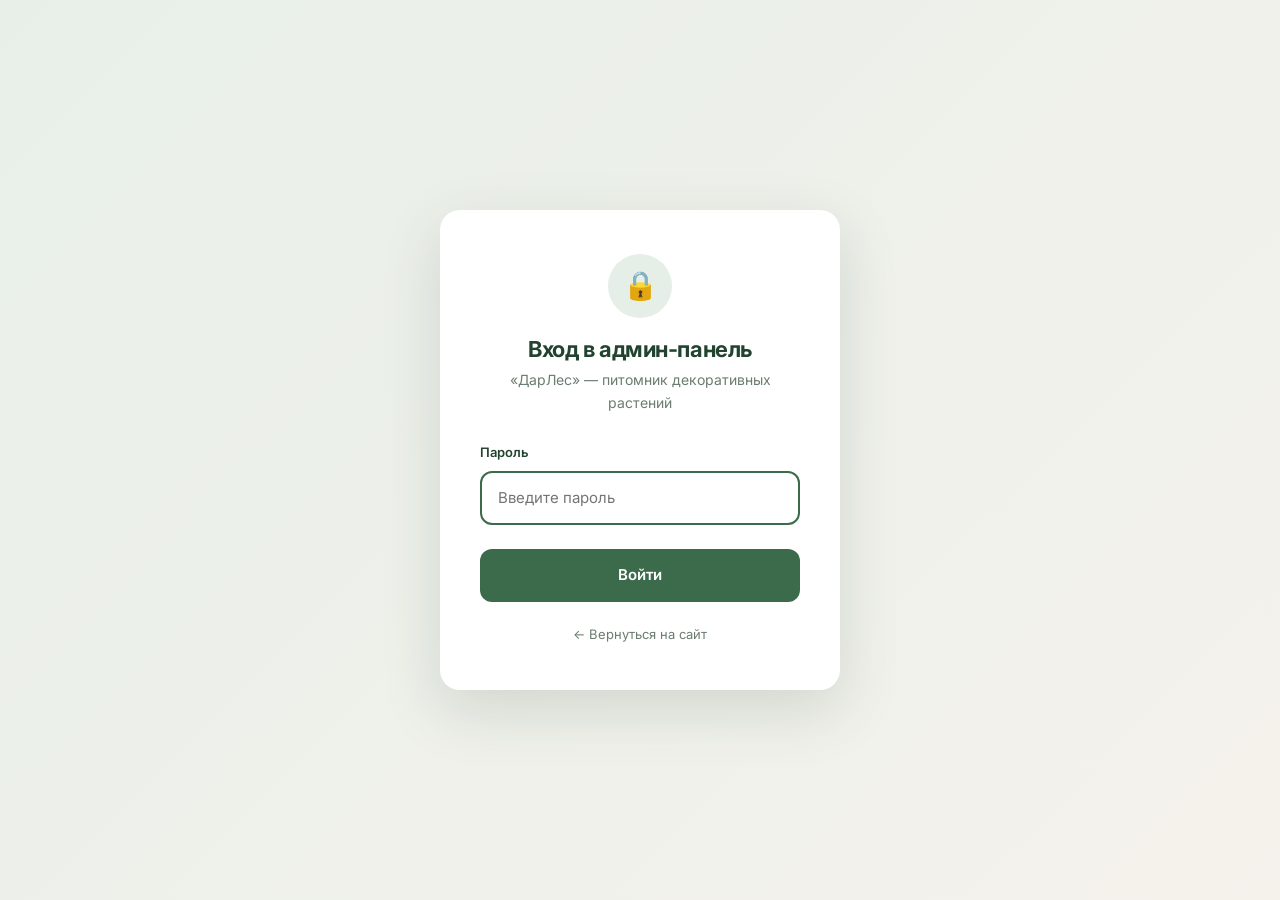
==== admin.html @ af45e3b4 "Защита админ-панели паролем - Добавлена авторизация с SHA-256 хешем и солью (js/admin-auth.js) - Сод" ====
<!DOCTYPE html>
<html lang="ru">
<head>
<meta charset="UTF-8">
<meta name="viewport" content="width=device-width, initial-scale=1">
<title>Вход — админ-панель «ДарЛес»</title>
<meta name="robots" content="noindex,nofollow">
<meta name="googlebot" content="noindex,nofollow">
<link rel="icon" href="images/site/6.jpg">
<link href="https://fonts.googleapis.com/css2?family=Inter:wght@400;500;600;700&display=swap" rel="stylesheet">
<link rel="stylesheet" href="css/style.css">
<link rel="stylesheet" href="css/admin.css">
<script src="js/admin-auth.js"></script>
</head>
<body>
<script>
  function bootAdminPanel() {
    // Загружаем HTML админки и скрипты — только после успешного входа
    document.title = "Админ-панель — питомник «ДарЛес»";

    function loadScript(src) {
      return new Promise((res, rej) => {
        const s = document.createElement("script");
        s.src = src; s.onload = res; s.onerror = () => rej(new Error("Не удалось загрузить " + src));
        document.body.appendChild(s);
      });
    }

    (async () => {
      try {
        const resp = await fetch("js/_panel.inc", { cache: "no-store" });
        if (!resp.ok) throw new Error("Не удалось загрузить панель");
        document.body.innerHTML = await resp.text();
        // Скрываем служебный div пока не инициализируем
        const app = document.getElementById("admin-app");
        if (app) app.style.display = "";

        await loadScript("js/products.js");
        await loadScript("js/site.js");
        await loadScript("js/photo-editor.js");
        await loadScript("js/admin.js");
        renderHeader("admin");
        renderFooter();
        document.getElementById("btnLogout").addEventListener("click", () => {
          if (confirm("Выйти из админ-панели?")) ADMIN_AUTH.logout();
        });
      } catch (e) {
        document.body.innerHTML =
          '<div style="padding:40px;text-align:center;font-family:sans-serif;color:#b3261e">' +
          'Ошибка загрузки панели: ' + String(e.message) + '<br><br>' +
          '<a href="index.html" style="color:#3c6b4c">← На главную</a></div>';
      }
    })();
  }

  ADMIN_AUTH.requireAuth(bootAdminPanel);
</script>
</body>
</html>
---- css/style.css ----
:root{
  --green:#22432f;
  --green-soft:#3c6b4c;
  --gray:#6b7280;
  --gray-light:#f4f6f4;
  --line:#e5e7eb;
  --black:#111111;
  --white:#ffffff;
  --radius:14px;
  --wrap:1200px;
}
*{box-sizing:border-box;margin:0;padding:0}
html{scroll-behavior:smooth}
body{
  font-family:"Inter","Helvetica Neue",Arial,"Segoe UI",sans-serif;
  color:var(--black);background:var(--white);line-height:1.65;
  -webkit-font-smoothing:antialiased;
}
img{max-width:100%;display:block}
a{color:inherit;text-decoration:none}
.wrap{max-width:var(--wrap);margin:0 auto;padding:0 24px}
.section{padding:88px 0}
.section--gray{background:var(--gray-light)}
h1,h2,h3{line-height:1.2;font-weight:700;letter-spacing:-.02em}
h2{font-size:clamp(28px,4vw,44px);color:var(--green)}
h3{font-size:20px}
.lead{font-size:clamp(17px,2vw,21px);color:var(--gray);max-width:900px;margin-top:18px}
.center{text-align:center}
.center .lead{margin-left:auto;margin-right:auto}

/* ---------- TOP BAR ---------- */
.topbar{position:sticky;top:0;z-index:60;background:#fff;border-bottom:1px solid var(--line)}
.topbar__in{display:flex;align-items:center;justify-content:space-between;gap:16px;height:64px}
.topbar__logo{display:flex;align-items:center;gap:10px}
.topbar__logo img{height:44px;width:auto}
.topbar__logo span{font-weight:700;color:var(--green);letter-spacing:.02em}
.topbar__nav{display:flex;align-items:center;gap:22px;font-size:15px;color:var(--gray)}
.topbar__nav a:hover{color:var(--green)}
.topbar__contacts{display:flex;align-items:center;gap:18px;font-size:15px}
.phones{position:relative}
.phones__btn{display:flex;align-items:center;gap:8px;background:none;border:0;font:inherit;color:var(--black);cursor:pointer;padding:6px 0}
.phones__btn svg{width:16px;height:16px;fill:var(--green)}
.phones__list{position:absolute;right:0;top:100%;background:#fff;border:1px solid var(--line);border-radius:12px;
  box-shadow:0 12px 30px rgba(0,0,0,.09);padding:8px;min-width:210px;display:none}
.phones.open .phones__list{display:block}
.phones__list a{display:block;padding:9px 12px;border-radius:8px;white-space:nowrap}
.phones__list a:hover{background:var(--gray-light);color:var(--green)}
.mail{color:var(--gray)}
.mail:hover{color:var(--green)}
.burger{display:none;background:none;border:0;padding:6px;cursor:pointer;color:var(--green)}
.burger svg{width:26px;height:26px;fill:currentColor}
.drawer{position:fixed;inset:64px 0 auto 0;background:#fff;border-bottom:1px solid var(--line);
  box-shadow:0 18px 30px rgba(0,0,0,.08);padding:18px 24px 26px;display:none;z-index:55}
.drawer.open{display:block}
.drawer a{display:block;padding:12px 0;border-bottom:1px solid var(--line);color:var(--black)}
.drawer a:last-child{border-bottom:0}

/* ---------- HERO ---------- */
.hero{position:relative;height:min(84vh,760px);display:flex;align-items:center;justify-content:center;overflow:hidden}
.hero__bg{position:absolute;inset:0;background-size:cover;background-position:center}
.hero__bg::after{content:"";position:absolute;inset:0;background:rgba(0,0,0,.3)}
.hero__logo{position:relative;width:33.333%;min-width:230px;max-width:460px;filter:drop-shadow(0 6px 24px rgba(0,0,0,.35))}
.hero__scroll{position:absolute;bottom:26px;left:50%;transform:translateX(-50%);color:#fff;opacity:.85;font-size:13px;letter-spacing:.18em;text-transform:uppercase}

/* ---------- ABOUT ---------- */
.about__grid{display:grid;grid-template-columns:1fr 1fr;gap:56px;align-items:start;margin-top:48px}
.about__photo img{border-radius:var(--radius);width:100%;height:100%;object-fit:cover;min-height:380px}
.about__text p{margin-bottom:16px;color:var(--gray)}
.about__text strong{color:var(--black)}
.stats{display:grid;grid-template-columns:repeat(3,1fr);gap:20px;margin-top:44px}
.stat{border:1px solid var(--line);border-radius:var(--radius);padding:26px 22px;background:#fff}
.stat__num{font-size:34px;font-weight:700;color:var(--green)}
.stat__label{color:var(--gray);font-size:15px;margin-top:6px}
.facts{display:grid;grid-template-columns:repeat(2,1fr);gap:24px;margin-top:40px}
.fact{border:1px solid var(--line);border-radius:var(--radius);padding:28px;background:#fff}
.fact__ico{width:44px;height:44px;border-radius:50%;background:var(--gray-light);display:flex;align-items:center;justify-content:center;margin-bottom:14px}
.fact__ico svg{width:22px;height:22px;fill:var(--green)}
.fact p{color:var(--gray);margin-top:8px}
.kinds{margin-top:40px;display:grid;gap:14px}
.kind{display:flex;gap:16px;align-items:flex-start;padding:18px 22px;border-left:3px solid var(--green);background:var(--gray-light);border-radius:0 12px 12px 0}
.kind b{color:var(--green);display:block}
.kind span{color:var(--gray)}
.contact-card{margin-top:44px;background:var(--green);color:#fff;border-radius:var(--radius);padding:36px;display:grid;grid-template-columns:repeat(3,1fr);gap:28px}
.contact-card h3{font-size:16px;text-transform:uppercase;letter-spacing:.12em;opacity:.75;font-weight:600;margin-bottom:10px}
.contact-card a{display:block;font-size:17px;padding:2px 0}
.contact-card a:hover{text-decoration:underline}

/* ---------- CAROUSELS ---------- */
.carousel{position:relative;border-radius:var(--radius);overflow:hidden}
.carousel__track{display:flex;transition:transform .7s cubic-bezier(.4,0,.2,1)}
.carousel__slide{min-width:100%}
.carousel__slide img{width:100%;height:min(58vw,560px);object-fit:cover}
.carousel__dots{position:absolute;bottom:18px;left:50%;transform:translateX(-50%);display:flex;gap:10px}
.dot{width:10px;height:10px;border-radius:50%;background:rgba(255,255,255,.55);border:0;cursor:pointer;padding:0}
.dot.active{background:#fff;width:26px;border-radius:5px}
.carousel__arrow{position:absolute;top:50%;transform:translateY(-50%);width:46px;height:46px;border-radius:50%;
  background:rgba(255,255,255,.85);border:0;cursor:pointer;font-size:20px;color:var(--green);display:flex;align-items:center;justify-content:center}
.carousel__arrow:hover{background:#fff}
.carousel__arrow--prev{left:16px}
.carousel__arrow--next{right:16px}

.row-carousel{position:relative;margin-top:36px;padding:0 4px}
.row-carousel .carousel__arrow{z-index:5;box-shadow:0 6px 18px rgba(0,0,0,.12);border:1px solid var(--line)}
.row-carousel .carousel__arrow--prev{left:-18px}
.row-carousel .carousel__arrow--next{right:-18px}
@media(max-width:1280px){
  .row-carousel .carousel__arrow--prev{left:6px}
  .row-carousel .carousel__arrow--next{right:6px}
}
.row-carousel__track{display:flex;gap:24px;overflow-x:auto;scroll-snap-type:x mandatory;scroll-behavior:smooth;padding-bottom:8px;scrollbar-width:none}
.row-carousel__track::-webkit-scrollbar{display:none}
.row-carousel__track > *{flex:0 0 clamp(240px,26%,300px);scroll-snap-align:start}

/* ---------- BUTTONS ---------- */
.btn{display:inline-flex;align-items:center;gap:10px;background:var(--green);color:#fff;border:1px solid var(--green);
  padding:16px 42px;border-radius:999px;font-weight:600;letter-spacing:.06em;text-transform:uppercase;font-size:15px;transition:.2s}
.btn:hover{background:var(--green-soft);border-color:var(--green-soft)}
.btn--big{padding:20px 64px;font-size:17px}
.btn--ghost{background:transparent;color:var(--green)}
.btn--ghost:hover{background:var(--green);color:#fff}

/* ---------- PRODUCT CARD ---------- */
/* Фото товаров — на белом фоне, поэтому рамка вертикальная 3:4,
   а изображение вписывается целиком (contain) и никогда не обрезается */
.card{display:block;text-align:left;background:#fff;border:1px solid var(--line);border-radius:var(--radius);overflow:hidden;transition:.25s}
.card:hover{box-shadow:0 16px 40px rgba(17,17,17,.09);transform:translateY(-4px);border-color:#d7ded8}
.card__img{position:relative;aspect-ratio:3/4;overflow:hidden;background:#fff;border-bottom:1px solid var(--line)}
.card__img img{width:100%;height:100%;object-fit:contain;transition:transform .5s}
.card:hover .card__img img{transform:scale(1.05)}
.card__tag{position:absolute;top:12px;left:12px;background:rgba(255,255,255,.94);color:var(--green);font-size:12px;
  padding:5px 12px;border-radius:999px;letter-spacing:.06em;text-transform:uppercase;font-weight:600;
  box-shadow:0 2px 10px rgba(17,17,17,.12)}
.card__body{padding:18px 20px 22px}
.card__name{font-weight:600;font-size:17px}
.card__short{color:var(--gray);font-size:14px;margin-top:6px;min-height:20px}
.card__bottom{display:flex;align-items:center;justify-content:space-between;margin-top:14px}
.card__price{font-size:19px;font-weight:700;color:var(--green)}
.card__more{font-size:14px;color:var(--gray)}

/* ---------- CATEGORY CIRCLES ---------- */
.circles{display:flex;justify-content:center;gap:clamp(24px,6vw,90px);flex-wrap:wrap;margin-top:52px}
.circle{text-align:center}
.circle__img{width:clamp(150px,18vw,215px);height:clamp(150px,18vw,215px);border-radius:50%;overflow:hidden;
  border:4px solid #fff;box-shadow:0 0 0 2px var(--line);transition:.3s}
.circle:hover .circle__img{box-shadow:0 0 0 3px var(--green);transform:translateY(-6px)}
.circle__img img{width:100%;height:100%;object-fit:cover}
.circle__label{margin-top:16px;font-weight:600;font-size:18px;color:var(--green)}

/* ---------- CATALOG ---------- */
.page-head{padding:56px 0 24px;border-bottom:1px solid var(--line)}
.crumbs{color:var(--gray);font-size:14px;margin-bottom:12px}
.crumbs a:hover{color:var(--green)}
.tabs{display:flex;gap:16px;flex-wrap:wrap;justify-content:center;margin:40px 0 12px}
.tab{display:flex;align-items:center;gap:12px;background:#fff;border:1px solid var(--line);border-radius:999px;
  padding:8px 26px 8px 8px;cursor:pointer;font:inherit;font-weight:600;color:var(--gray);transition:.2s}
.tab img{width:46px;height:46px;border-radius:50%;object-fit:cover}
.tab:hover{border-color:var(--green-soft);color:var(--green)}
.tab.active{border-color:var(--green);color:var(--green);background:var(--gray-light)}
.toolbar{display:flex;gap:14px;justify-content:space-between;align-items:center;flex-wrap:wrap;margin:26px 0 10px}
.toolbar input,.toolbar select{font:inherit;padding:12px 16px;border:1px solid var(--line);border-radius:999px;color:var(--black);background:#fff}
.toolbar input{min-width:280px}
.toolbar .count{color:var(--gray);font-size:14px}
.grid{display:grid;grid-template-columns:repeat(auto-fill,minmax(250px,1fr));gap:24px;margin:34px 0 20px}
.empty{text-align:center;color:var(--gray);padding:70px 0}

/* ---------- PRODUCT PAGE ---------- */
.product{display:grid;grid-template-columns:1.1fr 1fr;gap:56px;padding:48px 0 20px}
.gallery__main{border-radius:var(--radius);overflow:hidden;border:1px solid var(--line);background:#fff}
.gallery__main img{width:100%;aspect-ratio:3/4;object-fit:contain}
.gallery__thumbs{display:flex;gap:12px;margin-top:12px;flex-wrap:wrap}
.gallery__thumbs img{width:72px;height:96px;object-fit:contain;background:#fff;border-radius:8px;border:2px solid transparent;cursor:pointer}
.gallery__thumbs img.active{border-color:var(--green)}
.product__cat{color:var(--gray);text-transform:uppercase;letter-spacing:.14em;font-size:13px}
.product__title{font-size:clamp(28px,3.4vw,40px);margin:10px 0 14px}
.product__price{font-size:32px;font-weight:700;color:var(--green)}
.product__note{color:var(--gray);font-size:14px;margin-top:6px}
.product__actions{display:flex;gap:14px;flex-wrap:wrap;margin:26px 0 8px}
.product__desc{padding:12px 0 80px;max-width:900px}
.product__desc h2{font-size:26px;margin-bottom:18px}
.product__desc p{color:var(--gray);margin-bottom:16px;font-size:17px}

/* ---------- FOOTER ---------- */
.footer{background:#141a16;color:#d8ded9;padding:64px 0 30px;margin-top:0}
.footer a{color:#d8ded9}
.footer__grid{display:grid;grid-template-columns:1.3fr 1fr 1fr;gap:40px}
.footer h4{color:#fff;font-size:14px;text-transform:uppercase;letter-spacing:.14em;margin-bottom:16px}
.footer p,.footer a{font-size:15px}
.footer__logo{height:64px;width:auto;margin-bottom:16px;opacity:.95}
.socials{display:flex;gap:12px;margin-top:18px}
.social{width:44px;height:44px;border-radius:50%;border:1px solid rgba(255,255,255,.35);display:flex;align-items:center;justify-content:center;transition:.2s}
.social svg{width:20px;height:20px;fill:#fff}
.social:hover{background:#fff;border-color:#fff}
.social:hover svg{fill:#141a16}
.footer__bottom{border-top:1px solid rgba(255,255,255,.12);margin-top:44px;padding-top:22px;display:flex;justify-content:space-between;gap:16px;flex-wrap:wrap;color:#98a29b;font-size:14px}

/* ---------- RESPONSIVE ---------- */
@media(max-width:900px){
  .burger{display:block}
  .about__grid,.product,.footer__grid{grid-template-columns:1fr}
  .facts,.contact-card{grid-template-columns:1fr}
  .stats{grid-template-columns:1fr;gap:12px}
  .topbar__nav{display:none}
  .mail{display:none}
  .section{padding:60px 0}
  .row-carousel__track > *{flex:0 0 78%}
}
@media(max-width:560px){
  .topbar__logo span{display:none}
  .btn--big{padding:16px 36px;font-size:15px}
  .toolbar input{min-width:100%}
}
---- css/admin.css ----
/* ===== АДМИН-ПАНЕЛЬ ===== */
.admin__status{display:flex;align-items:center;gap:14px;margin-top:20px}
.badge{display:inline-flex;align-items:center;gap:8px;padding:7px 16px;border-radius:999px;font-size:14px;font-weight:600}
.badge--gray{background:var(--gray-light);color:var(--gray)}
.badge--green{background:#e5efe8;color:var(--green)}
.badge--red{background:#fbe9e7;color:#b3261e}

.admin{padding:34px 0 70px}
.admin__grid{display:grid;grid-template-columns:1.6fr 1fr;gap:28px;align-items:start}
.admin__side{position:sticky;top:84px}
@media(max-width:960px){.admin__grid{grid-template-columns:1fr}.admin__side{position:static}}

.panel{background:#fff;border:1px solid var(--line);border-radius:var(--radius);padding:28px}
.panel h3{color:var(--green);margin-bottom:16px}
.panel--sticky{position:sticky;top:84px}
.muted{color:var(--gray)}
.small{font-size:13px}
.muted.small{font-size:13px}

.panel label{display:block;font-weight:600;font-size:14px;margin:14px 0}
.panel label .muted{font-weight:400}
.panel input[type=text],.panel input[type=password],.panel input[type=number],
.panel select,.panel textarea{
  width:100%;font:inherit;font-weight:400;padding:12px 14px;margin-top:7px;
  border:1px solid var(--line);border-radius:10px;color:var(--black);background:#fff}
.panel textarea{resize:vertical;line-height:1.6}
.panel input:focus,.panel select:focus,.panel textarea:focus{outline:2px solid var(--green-soft);outline-offset:1px;border-color:var(--green-soft)}
.field-row{display:grid;grid-template-columns:1fr;gap:0 18px}
@media(min-width:720px){.field-row{grid-template-columns:2fr 1fr 1fr}}
#settings .field-row{grid-template-columns:2fr 1fr}

.check{display:flex!important;align-items:center;gap:10px;font-size:14px;font-weight:500!important;margin:14px 0 4px}
.check input{width:18px;height:18px;accent-color:var(--green)}

.btn--sm{padding:11px 26px!important;font-size:13px!important}
.btn-row{display:flex;gap:12px;flex-wrap:wrap;margin-top:22px}

/* --- дропзона --- */
.dropzone{border:2px dashed #c6d2c8;border-radius:var(--radius);background:var(--gray-light);
  padding:34px 20px;text-align:center;cursor:pointer;transition:.2s;margin-bottom:6px}
.dropzone:hover,.dropzone.dragover{border-color:var(--green);background:#eef4ef}
.dropzone__hint{display:grid;gap:6px;justify-items:center;font-size:15px;color:var(--gray)}
.dropzone__hint b{color:var(--green);font-size:17px}
.dropzone__ico{font-size:34px;line-height:1}
.dropzone__thumbs{display:flex;gap:12px;flex-wrap:wrap;justify-content:center;margin-top:16px}
.dropzone__thumbs:not(:empty)~.dropzone__hint{display:none}
.dz-thumb{position:relative;width:104px;height:138px;border-radius:10px;overflow:hidden;border:1px solid var(--line);background:#fff}
.dz-thumb img{width:100%;height:100%;object-fit:contain}
.dz-thumb--main::after{content:"Главное";position:absolute;left:0;right:0;bottom:0;background:rgba(34,67,47,.85);
  color:#fff;font-size:11px;font-weight:600;padding:3px 0;text-align:center;letter-spacing:.05em}
.dz-thumb__x{position:absolute;top:5px;right:5px;width:24px;height:24px;border-radius:50%;border:0;cursor:pointer;
  background:rgba(17,17,17,.65);color:#fff;font-size:13px;line-height:1;display:flex;align-items:center;justify-content:center}
.dz-thumb__x:hover{background:#b3261e}

/* --- лог публикации --- */
.publog{margin-top:20px;border:1px solid var(--line);border-radius:10px;padding:14px 18px;
  font-size:14px;line-height:1.9;background:var(--gray-light)}
.publog div::before{content:"→ ";color:var(--gray)}
.publog .ok::before{content:"✓ ";color:#2e7d32;font-weight:700}
.publog .err::before{content:"✗ ";color:#b3261e;font-weight:700}

/* --- предпросмотр --- */
#preview .card{max-width:320px;box-shadow:0 8px 24px rgba(17,17,17,.08);pointer-events:none}

/* --- таблица товаров --- */
.admin__table{display:grid;gap:10px;margin-top:8px}
.prow{display:grid;grid-template-columns:64px 1fr auto;gap:16px;align-items:center;
  border:1px solid var(--line);border-radius:12px;padding:10px 16px;background:#fff}
.prow img{width:48px;height:64px;object-fit:contain;border-radius:6px;background:#fff}
.prow__name{font-weight:600;font-size:15px}
.prow__meta{color:var(--gray);font-size:13px;margin-top:2px}
.prow__actions{display:flex;gap:8px;flex-wrap:wrap}
.prow__btn{border:1px solid var(--line);background:#fff;border-radius:999px;padding:7px 16px;
  font:inherit;font-size:13px;cursor:pointer;color:var(--gray)}
.prow__btn:hover{border-color:var(--green);color:var(--green)}
.prow__btn--danger:hover{border-color:#b3261e;color:#b3261e}
.tag-draft{display:inline-block;background:#fff4e0;color:#9a6700;font-size:11px;font-weight:700;
  border-radius:999px;padding:2px 10px;margin-left:8px;letter-spacing:.04em}
@media(max-width:640px){.prow{grid-template-columns:48px 1fr}.prow__actions{grid-column:1/-1}}

/* ===== ФОТОРЕДАКТОР ===== */
.dz-thumb__edit{position:absolute;top:5px;left:5px;width:24px;height:24px;border-radius:50%;border:0;cursor:pointer;
  background:rgba(255,255,255,.92);font-size:12px;line-height:1;display:flex;align-items:center;justify-content:center;
  box-shadow:0 1px 6px rgba(17,17,17,.25)}
.dz-thumb__edit:hover{background:#fff;transform:scale(1.1)}

.pe-overlay{position:fixed;inset:0;z-index:200;background:rgba(16,22,18,.6);backdrop-filter:blur(3px);
  display:none;align-items:center;justify-content:center;padding:18px}
.pe-overlay.open{display:flex}
.pe-dialog{background:#fff;border-radius:18px;width:min(860px,100%);max-height:94vh;overflow:auto;
  box-shadow:0 30px 80px rgba(0,0,0,.4)}
.pe-dialog__head{display:flex;align-items:center;justify-content:space-between;padding:16px 24px;
  border-bottom:1px solid var(--line)}
.pe-dialog__head h3{margin:0}
.pe-x{background:none;border:0;font-size:15px;cursor:pointer;color:var(--gray);padding:6px 10px;border-radius:8px}
.pe-x:hover{background:var(--gray-light);color:var(--black)}
.pe-body{display:grid;grid-template-columns:1fr 300px;gap:24px;padding:22px 24px}
@media(max-width:760px){.pe-body{grid-template-columns:1fr}}
.pe-canvas{width:100%;max-width:400px;aspect-ratio:3/4;border:1px solid var(--line);border-radius:12px;
  cursor:grab;touch-action:none;background:#fff;display:block;margin:0 auto}
.pe-canvas.dragging{cursor:grabbing}
.pe-note{text-align:center;color:var(--gray);font-size:12.5px;margin-top:12px;line-height:1.6}
.pe-sec{margin-bottom:22px}
.pe-sec h4{font-size:12.5px;text-transform:uppercase;letter-spacing:.09em;color:var(--gray);margin-bottom:12px;font-weight:700}
.pe-toggle{display:flex!important;align-items:center;gap:10px;font-size:14px;font-weight:600!important;margin:0 0 12px}
.pe-toggle input{width:18px;height:18px;accent-color:var(--green)}
.pe-swatches{display:grid;grid-template-columns:repeat(3,1fr);gap:8px;transition:.2s}
.pe-sw{border:2px solid var(--line);border-radius:10px;height:46px;cursor:pointer;position:relative;
  overflow:hidden;padding:0;background:#fff}
.pe-sw.active{border-color:var(--green);box-shadow:0 0 0 2px rgba(60,107,76,.28)}
.pe-sw span{position:absolute;bottom:0;left:0;right:0;background:rgba(255,255,255,.88);color:var(--black);
  font-size:10.5px;font-weight:600;padding:2px 0;text-align:center;cursor:pointer}
.pe-sw--custom input[type=color]{position:absolute;inset:-8px;width:calc(100% + 16px);height:calc(100% + 16px);
  border:0;padding:0;cursor:pointer;background:none}
.pe-lab{display:block;font-weight:600;font-size:13.5px;margin:16px 0 0}
.pe-select{width:100%;font:inherit;font-weight:400;padding:10px 12px;margin-top:7px;
  border:1px solid var(--line);border-radius:10px;background:#fff;color:var(--black)}
.pe-row{display:flex;align-items:center;gap:10px;margin:12px 0}
.pe-row label{flex:1;font-size:13.5px;color:var(--gray);font-weight:600}
.pe-row input[type=range]{flex:2;accent-color:var(--green)}
.pe-row output{font-size:12.5px;min-width:46px;text-align:right;color:var(--black);font-weight:600}
.pe-btns{display:flex;gap:10px;flex-wrap:wrap;margin-top:10px}
.pe-dialog__foot{display:flex;justify-content:flex-end;gap:12px;padding:16px 24px;border-top:1px solid var(--line)}
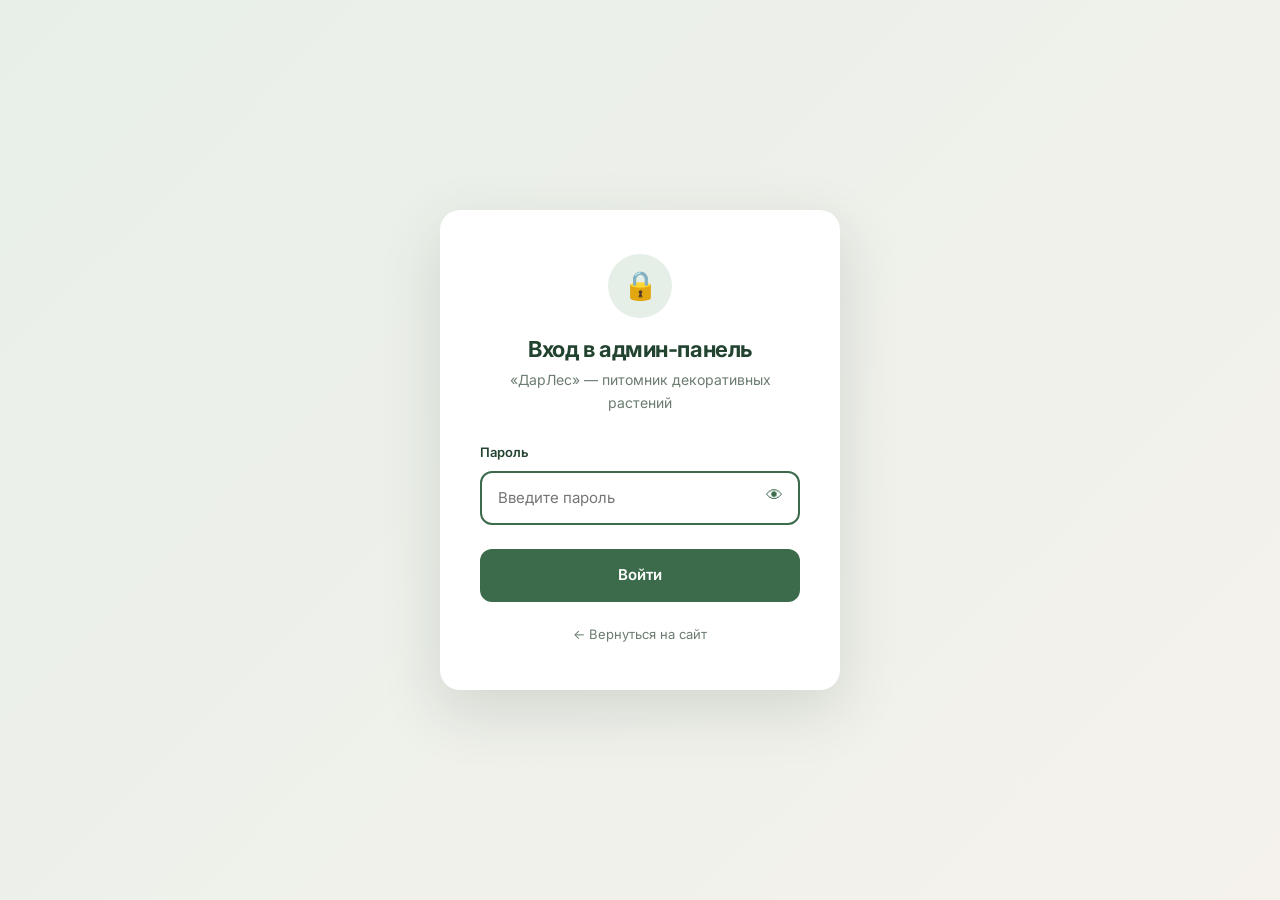
==== commit 71c574f2: "Admin: показ/скрытие пароля, офлайн-распознавание без API, поиск описания по фото Co-authored-by: ar" ====
--- a/admin.html
+++ b/admin.html
@@ -6,38 +6,52 @@
 <title>Вход — админ-панель «ДарЛес»</title>
 <meta name="robots" content="noindex,nofollow">
 <meta name="googlebot" content="noindex,nofollow">
+<!-- АНТИКЭШ: браузер и CDN должны каждый раз проверять новую версию -->
+<meta http-equiv="Cache-Control" content="no-cache, no-store, must-revalidate">
+<meta http-equiv="Pragma" content="no-cache">
+<meta http-equiv="Expires" content="0">
 <link rel="icon" href="images/site/6.jpg">
 <link href="https://fonts.googleapis.com/css2?family=Inter:wght@400;500;600;700&display=swap" rel="stylesheet">
-<link rel="stylesheet" href="css/style.css">
-<link rel="stylesheet" href="css/admin.css">
-<script src="js/admin-auth.js"></script>
+<link rel="stylesheet" href="css/style.css?v=6">
+<link rel="stylesheet" href="css/admin.css?v=6">
+<script>
+  // СРАЗУ до загрузки любых скриптов: если старая сессия не от этой версии — сбрасываем
+  try {
+    const s = JSON.parse(sessionStorage.getItem("darles_admin_session") || "null");
+    if (s && s.v !== 5) {
+      sessionStorage.removeItem("darles_admin_session");
+      localStorage.removeItem("darles_admin_attempts");
+    }
+  } catch(e) {}
+</script>
+<script src="js/admin-auth.js?v=6"></script>
 </head>
 <body>
 <script>
   function bootAdminPanel() {
-    // Загружаем HTML админки и скрипты — только после успешного входа
     document.title = "Админ-панель — питомник «ДарЛес»";
 
     function loadScript(src) {
       return new Promise((res, rej) => {
         const s = document.createElement("script");
-        s.src = src; s.onload = res; s.onerror = () => rej(new Error("Не удалось загрузить " + src));
+        s.src = src + "?v=6"; s.onload = res; s.onerror = () => rej(new Error("Не удалось загрузить " + src));
         document.body.appendChild(s);
       });
     }
 
     (async () => {
       try {
-        const resp = await fetch("js/_panel.inc", { cache: "no-store" });
+        // v4: файл переименован из js/_panel.inc — Jekyll (GitHub Pages)
+        // не публикует файлы с именем, начинающимся с "_", и отдавал 404.
+        const resp = await fetch("js/panel.inc?v=6", { cache: "no-store" });
         if (!resp.ok) throw new Error("Не удалось загрузить панель");
         document.body.innerHTML = await resp.text();
-        // Скрываем служебный div пока не инициализируем
-        const app = document.getElementById("admin-app");
-        if (app) app.style.display = "";
 
         await loadScript("js/products.js");
         await loadScript("js/site.js");
         await loadScript("js/photo-editor.js");
+        await loadScript("js/admin-ai.js");
+        await loadScript("js/plant-id.js");
         await loadScript("js/admin.js");
         renderHeader("admin");
         renderFooter();
--- a/css/style.css
+++ b/css/style.css
@@ -137,6 +137,13 @@
 .card__price{font-size:19px;font-weight:700;color:var(--green)}
 .card__more{font-size:14px;color:var(--gray)}
 
+/* ---------- «НЕТ В НАЛИЧИИ» (выключается в админ-панели) ---------- */
+.card__out{position:absolute;left:0;right:0;bottom:0;background:rgba(34,67,47,.92);color:#fff;
+  font-size:12px;font-weight:700;letter-spacing:.05em;text-transform:uppercase;text-align:center;padding:6px 0}
+.card--out .card__img img{filter:grayscale(.3);opacity:.7}
+.card--out .card__name{color:var(--gray)}
+.card__price--out{font-size:15px;font-weight:600;color:var(--gray)}
+
 /* ---------- CATEGORY CIRCLES ---------- */
 .circles{display:flex;justify-content:center;gap:clamp(24px,6vw,90px);flex-wrap:wrap;margin-top:52px}
 .circle{text-align:center}
@@ -160,6 +167,8 @@
 .toolbar input,.toolbar select{font:inherit;padding:12px 16px;border:1px solid var(--line);border-radius:999px;color:var(--black);background:#fff}
 .toolbar input{min-width:280px}
 .toolbar .count{color:var(--gray);font-size:14px}
+.toolbar__check{display:inline-flex;align-items:center;gap:8px;font-size:14px;color:var(--gray);white-space:nowrap;cursor:pointer}
+.toolbar__check input{width:18px;height:18px;accent-color:var(--green)}
 .grid{display:grid;grid-template-columns:repeat(auto-fill,minmax(250px,1fr));gap:24px;margin:34px 0 20px}
 .empty{text-align:center;color:var(--gray);padding:70px 0}
 
@@ -208,4 +217,35 @@
   .topbar__logo span{display:none}
   .btn--big{padding:16px 36px;font-size:15px}
   .toolbar input{min-width:100%}
-}
+  .wrap{padding:0 16px}
+
+  /* МОБИЛЬНЫЙ КАТАЛОГ — компактная «маркетплейс»-сетка: 3 колонки,
+     квадратное фото, название в 2 строки, цена. Подпись скрыта,
+     чтобы на экран помещалось сразу несколько рядов карточек. */
+  #grid{grid-template-columns:repeat(3,1fr);gap:12px 10px;margin:22px 0 12px}
+  #grid .card{border-radius:10px}
+  #grid .card__img{aspect-ratio:1/1;border-bottom:0}
+  #grid .card__img img{transition:none}
+  #grid .card__tag{display:none}
+  #grid .card__body{padding:8px 6px 10px}
+  #grid .card__name{font-size:12px;line-height:1.25;font-weight:600;
+    min-height:2.5em;display:-webkit-box;-webkit-line-clamp:2;
+    -webkit-box-orient:vertical;overflow:hidden}
+  #grid .card__short{display:none}
+  #grid .card__bottom{display:block;margin-top:6px}
+  #grid .card__price{font-size:13px;font-weight:700}
+  #grid .card__more{display:none}
+
+  /* Шапка каталога компактнее — больше карточек на первом экране */
+  .page-head--catalog{padding:30px 0 0}
+  .page-head--catalog h2{font-size:24px}
+  .page-head--catalog .lead{display:none}
+  .page-head--catalog .crumbs{margin-bottom:8px}
+  .page-head--catalog .tabs{margin:18px 0 4px;gap:10px;flex-wrap:nowrap;
+    justify-content:flex-start;overflow-x:auto;padding-bottom:6px;
+    scrollbar-width:none;-ms-overflow-style:none}
+  .page-head--catalog .tabs::-webkit-scrollbar{display:none}
+  .page-head--catalog .tab{padding:6px 16px 6px 6px;gap:8px;flex:0 0 auto;font-size:13px}
+  .page-head--catalog .tab img{width:32px;height:32px}
+  .toolbar{margin:12px 0 6px}
+}
--- a/css/admin.css
+++ b/css/admin.css
@@ -31,6 +31,13 @@
 
 .check{display:flex!important;align-items:center;gap:10px;font-size:14px;font-weight:500!important;margin:14px 0 4px}
 .check input{width:18px;height:18px;accent-color:var(--green)}
+
+/* --- показ/скрытие токена --- */
+.pass-wrap{position:relative}
+.pass-wrap input{padding-right:52px}
+.pass-eye{position:absolute;right:8px;top:7px;width:36px;height:36px;border:0;border-radius:50%;
+  background:transparent;cursor:pointer;font-size:17px;line-height:1;display:flex;align-items:center;justify-content:center}
+.pass-eye:hover{background:var(--gray-light)}
 
 .btn--sm{padding:11px 26px!important;font-size:13px!important}
 .btn-row{display:flex;gap:12px;flex-wrap:wrap;margin-top:22px}
@@ -121,3 +128,74 @@
 .pe-row output{font-size:12.5px;min-width:46px;text-align:right;color:var(--black);font-weight:600}
 .pe-btns{display:flex;gap:10px;flex-wrap:wrap;margin-top:10px}
 .pe-dialog__foot{display:flex;justify-content:flex-end;gap:12px;padding:16px 24px;border-top:1px solid var(--line)}
+
+/* ===== ИИ-ПОМОЩНИК ===== */
+.ai-row{display:flex;align-items:center;gap:12px;flex-wrap:wrap;margin:16px 0 4px}
+.btn--ai{background:#eef4ef;border:1px solid #cfe0d4;color:var(--green);padding:11px 22px;
+  border-radius:999px;font:inherit;font-size:13px;font-weight:600;cursor:pointer}
+.btn--ai:hover:not(:disabled){background:#e2ece4}
+.btn--ai:disabled{opacity:.6;cursor:progress}
+.ai-result{margin:12px 0 4px;border:1px solid #cfe0d4;background:#f4f9f5;border-radius:12px;padding:14px 18px}
+.ai-result__head{display:flex;align-items:center;justify-content:space-between;gap:12px;flex-wrap:wrap}
+.ai-result__head b{color:var(--green)}
+.ai-result__conf{font-size:13px;color:var(--gray)}
+.ai-result__actions{display:flex;gap:10px;flex-wrap:wrap;margin-top:12px}
+.offline-label{display:block;font-weight:600;font-size:14px;margin:10px 0}
+.offline-label select{width:100%;font:inherit;font-weight:400;padding:10px 14px;margin-top:7px;
+  border:1px solid var(--line);border-radius:10px;color:var(--black);background:#fff}
+
+/* ===== ТАБЛИЦА КАТАЛОГА ===== */
+.ptools{display:flex;gap:12px;flex-wrap:wrap;align-items:center;margin:4px 0 16px}
+.ptools input[type=search],.ptools select{font:inherit;padding:10px 14px;border:1px solid var(--line);
+  border-radius:10px;background:#fff;color:var(--black)}
+.ptools input[type=search]{flex:1 1 220px;min-width:170px}
+.ptools .check{margin:0!important}
+
+.ptable{width:100%;border-collapse:collapse;font-size:14px}
+.ptable th{text-align:left;font-size:11.5px;text-transform:uppercase;letter-spacing:.06em;color:var(--gray);
+  font-weight:700;padding:0 12px 10px;border-bottom:1px solid var(--line);white-space:nowrap}
+.ptable td{padding:10px 12px;border-bottom:1px solid #eef2ef;vertical-align:middle}
+.ptable tbody tr:hover{background:#f8fbf9}
+.ptable__row--out{background:#fffaf7}
+.ptable__row--out .ptable__name{color:#8a6a5c}
+.ptable__row--draft{background:#fffdf7}
+.ptable__img{width:46px;height:62px;object-fit:contain;background:#fff;border:1px solid var(--line);
+  border-radius:6px;display:block}
+.ptable__name{font-weight:600;font-size:14.5px}
+.ptable__meta{color:var(--gray);font-size:12.5px;margin-top:3px}
+.ptable__select,.ptable__price{font:inherit;padding:8px 10px;border:1px solid var(--line);border-radius:8px;
+  background:#fff;color:var(--black);width:100%}
+.ptable__price{max-width:130px}
+.ptable__select:focus,.ptable__price:focus{outline:2px solid var(--green-soft);outline-offset:1px;border-color:var(--green-soft)}
+.ptable__actions{display:flex;gap:8px;flex-wrap:wrap;justify-content:flex-end}
+.ptable__c-photo{width:74px}
+.ptable__c-cat{width:150px}
+.ptable__c-price{width:140px}
+.ptable__c-avail{width:130px}
+.ptable__c-act{width:260px}
+
+/* ===== ПЕРЕКЛЮЧАТЕЛЬ НАЛИЧИЯ ===== */
+.switch{display:inline-flex;align-items:center;gap:9px;cursor:pointer;user-select:none;font-size:13px;position:relative}
+.switch input{position:absolute;opacity:0;width:0;height:0}
+.switch__track{position:relative;width:44px;height:24px;border-radius:999px;background:#d7ded8;transition:.2s;flex:none}
+.switch__dot{position:absolute;top:3px;left:3px;width:18px;height:18px;border-radius:50%;background:#fff;
+  transition:.2s;box-shadow:0 1px 3px rgba(17,17,17,.25)}
+.switch input:checked + .switch__track{background:var(--green)}
+.switch input:checked + .switch__track .switch__dot{transform:translateX(20px)}
+.switch input:focus-visible + .switch__track{outline:2px solid var(--green-soft);outline-offset:2px}
+.switch__text{color:var(--gray);font-weight:600}
+.switch input:checked ~ .switch__text{color:var(--green)}
+
+/* ===== МОБИЛЬНАЯ ВЕРСИЯ ТАБЛИЦЫ ===== */
+@media(max-width:900px){
+  .ptable thead{display:none}
+  .ptable,.ptable tbody,.ptable tr,.ptable td{display:block;width:100%}
+  .ptable tr{border:1px solid var(--line);border-radius:12px;padding:12px 14px;margin-bottom:12px;background:#fff}
+  .ptable td{border:0;padding:8px 0;display:flex;align-items:center;justify-content:space-between;gap:14px}
+  .ptable td::before{content:attr(data-label);color:var(--gray);font-size:12.5px;font-weight:600;flex:none}
+  .ptable td > *{flex:0 1 auto;min-width:120px}
+  .ptable td[data-label="Название"]{display:block}
+  .ptable td[data-label="Название"] > div{min-width:0}
+  .ptable__actions{justify-content:flex-start}
+  .ptable__price{max-width:100%}
+}
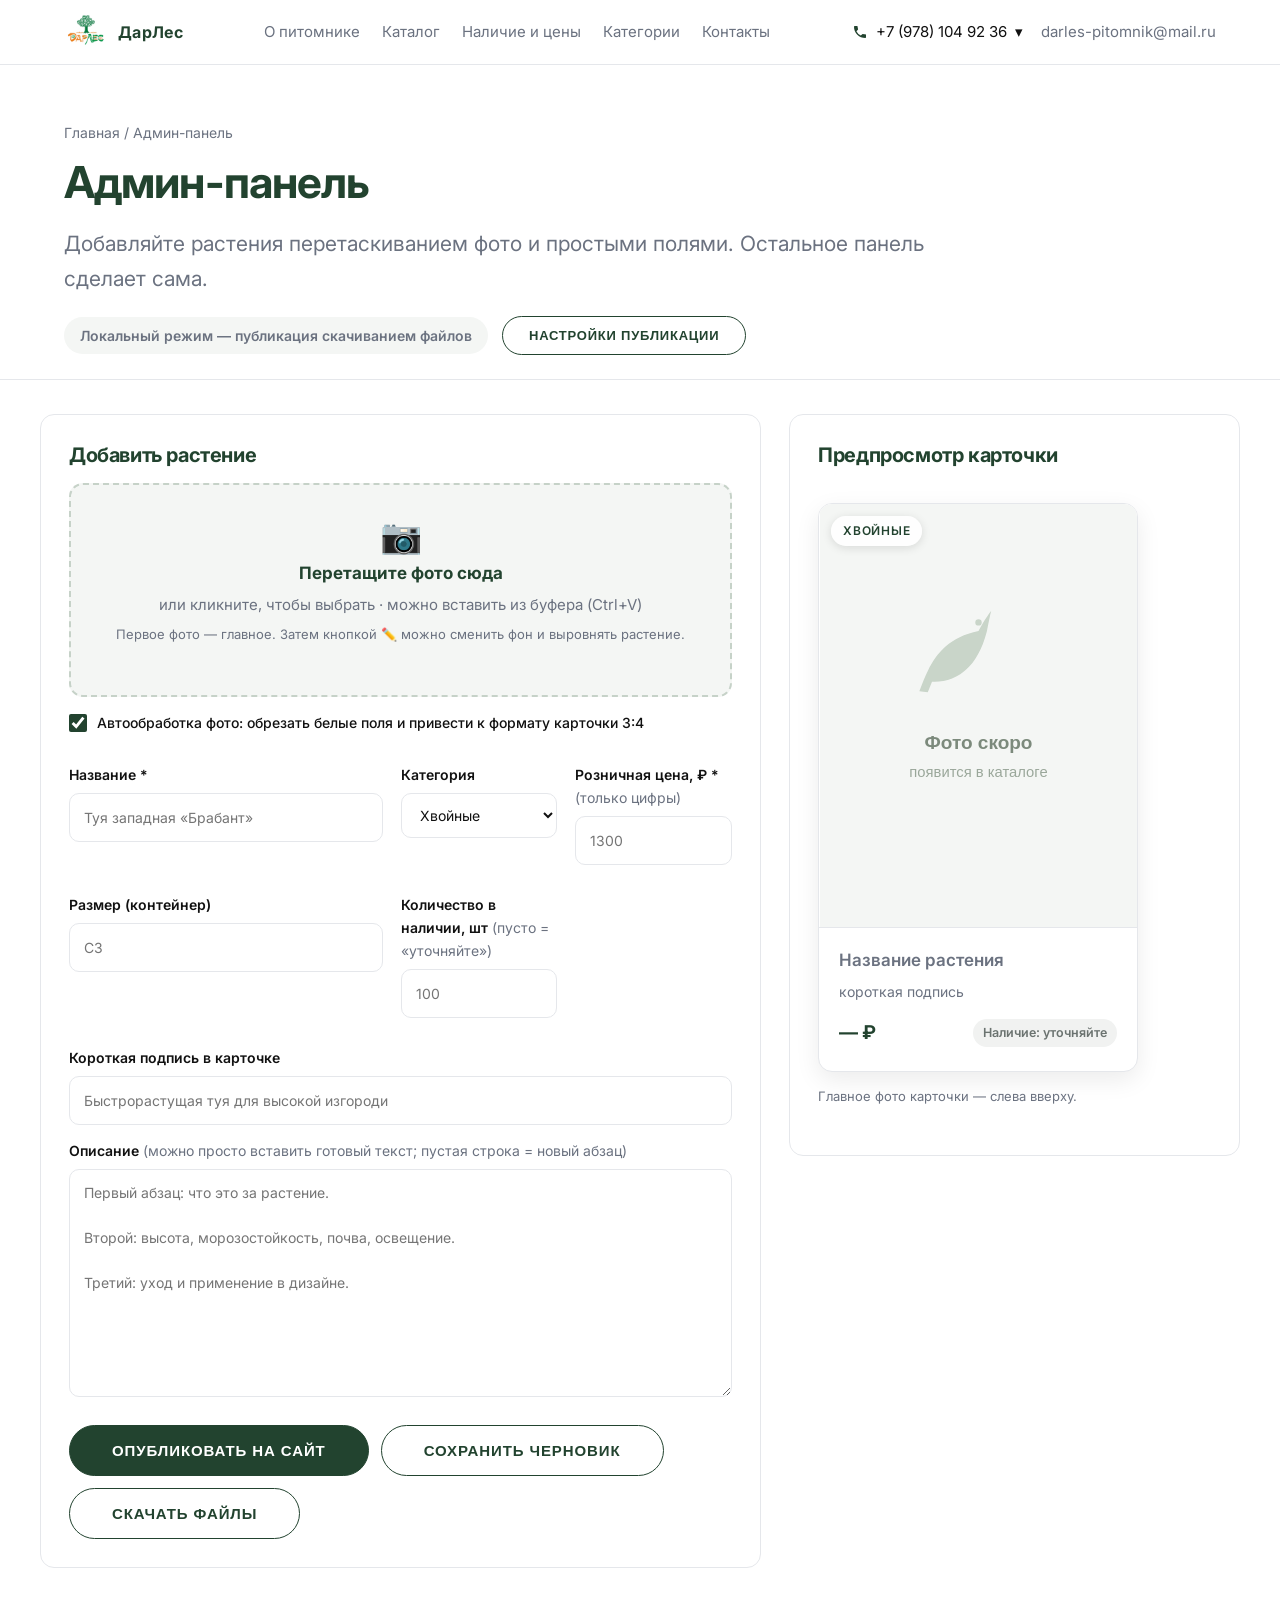
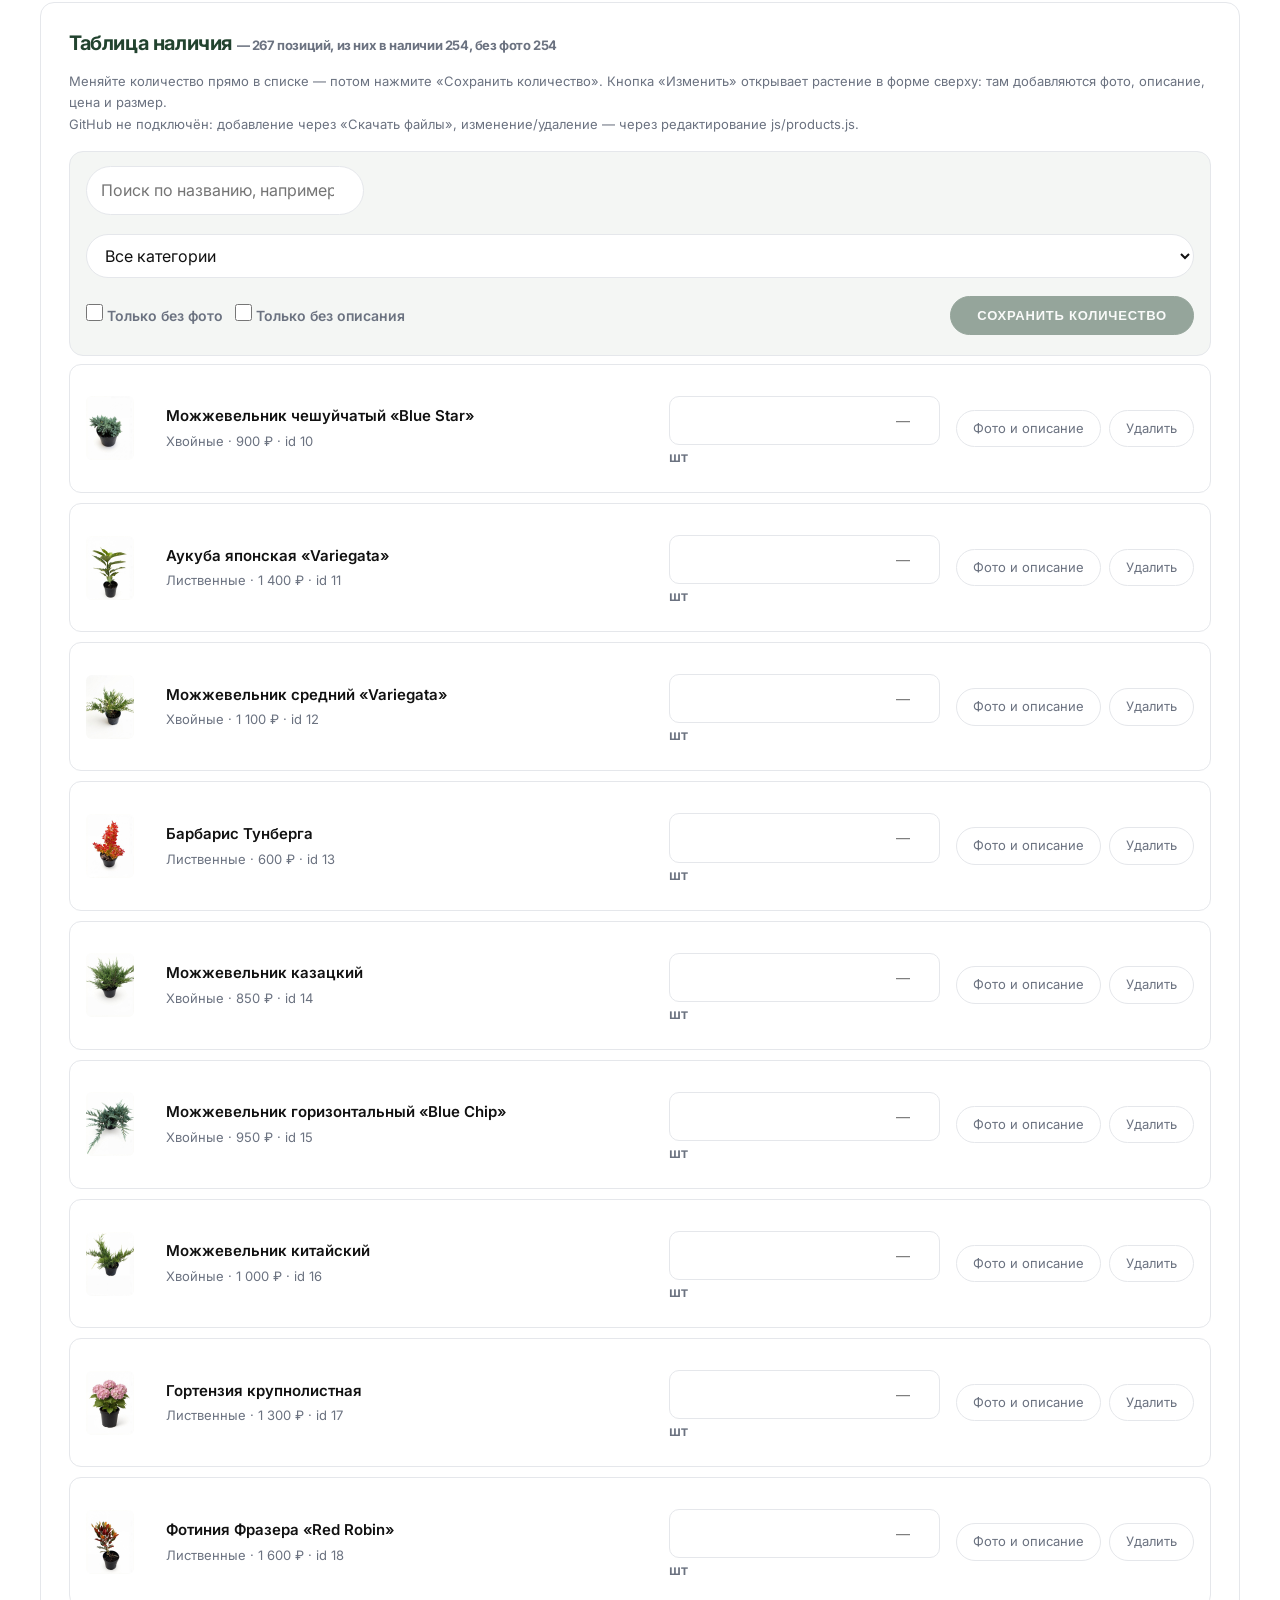
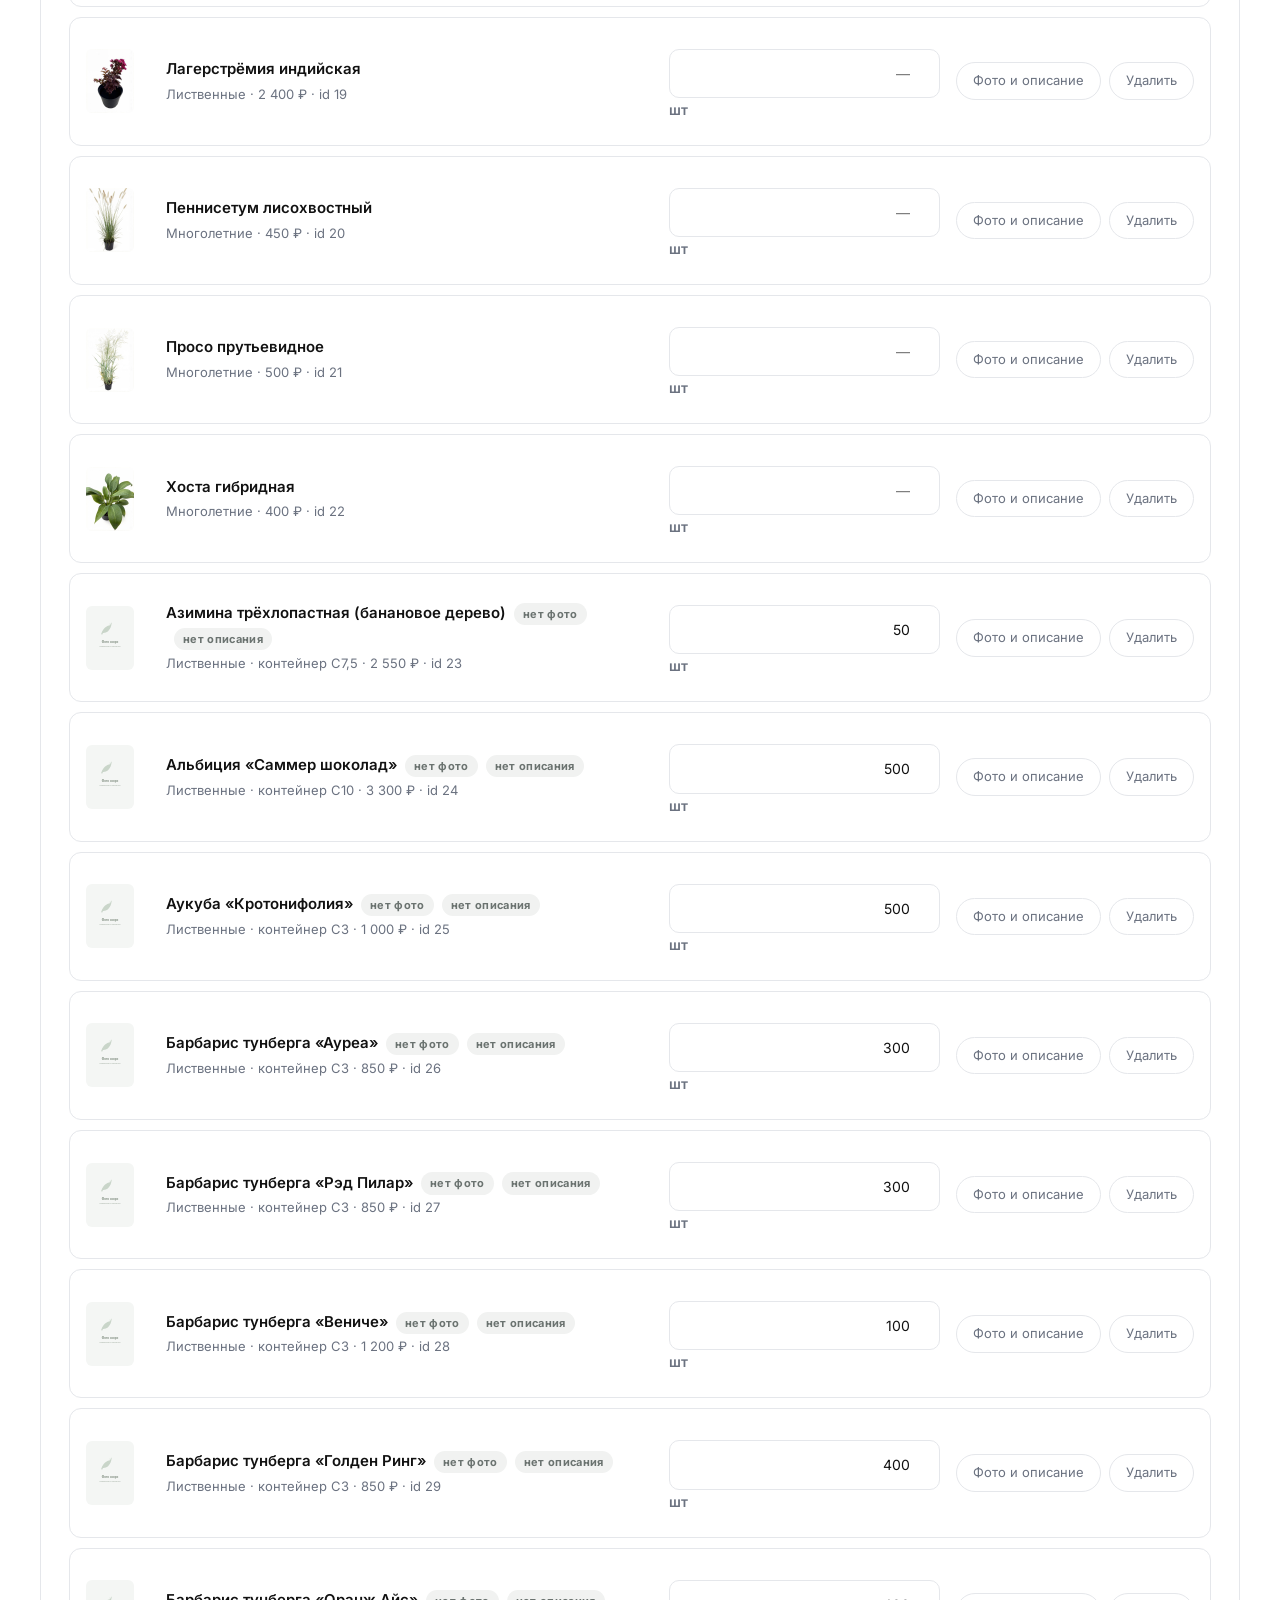
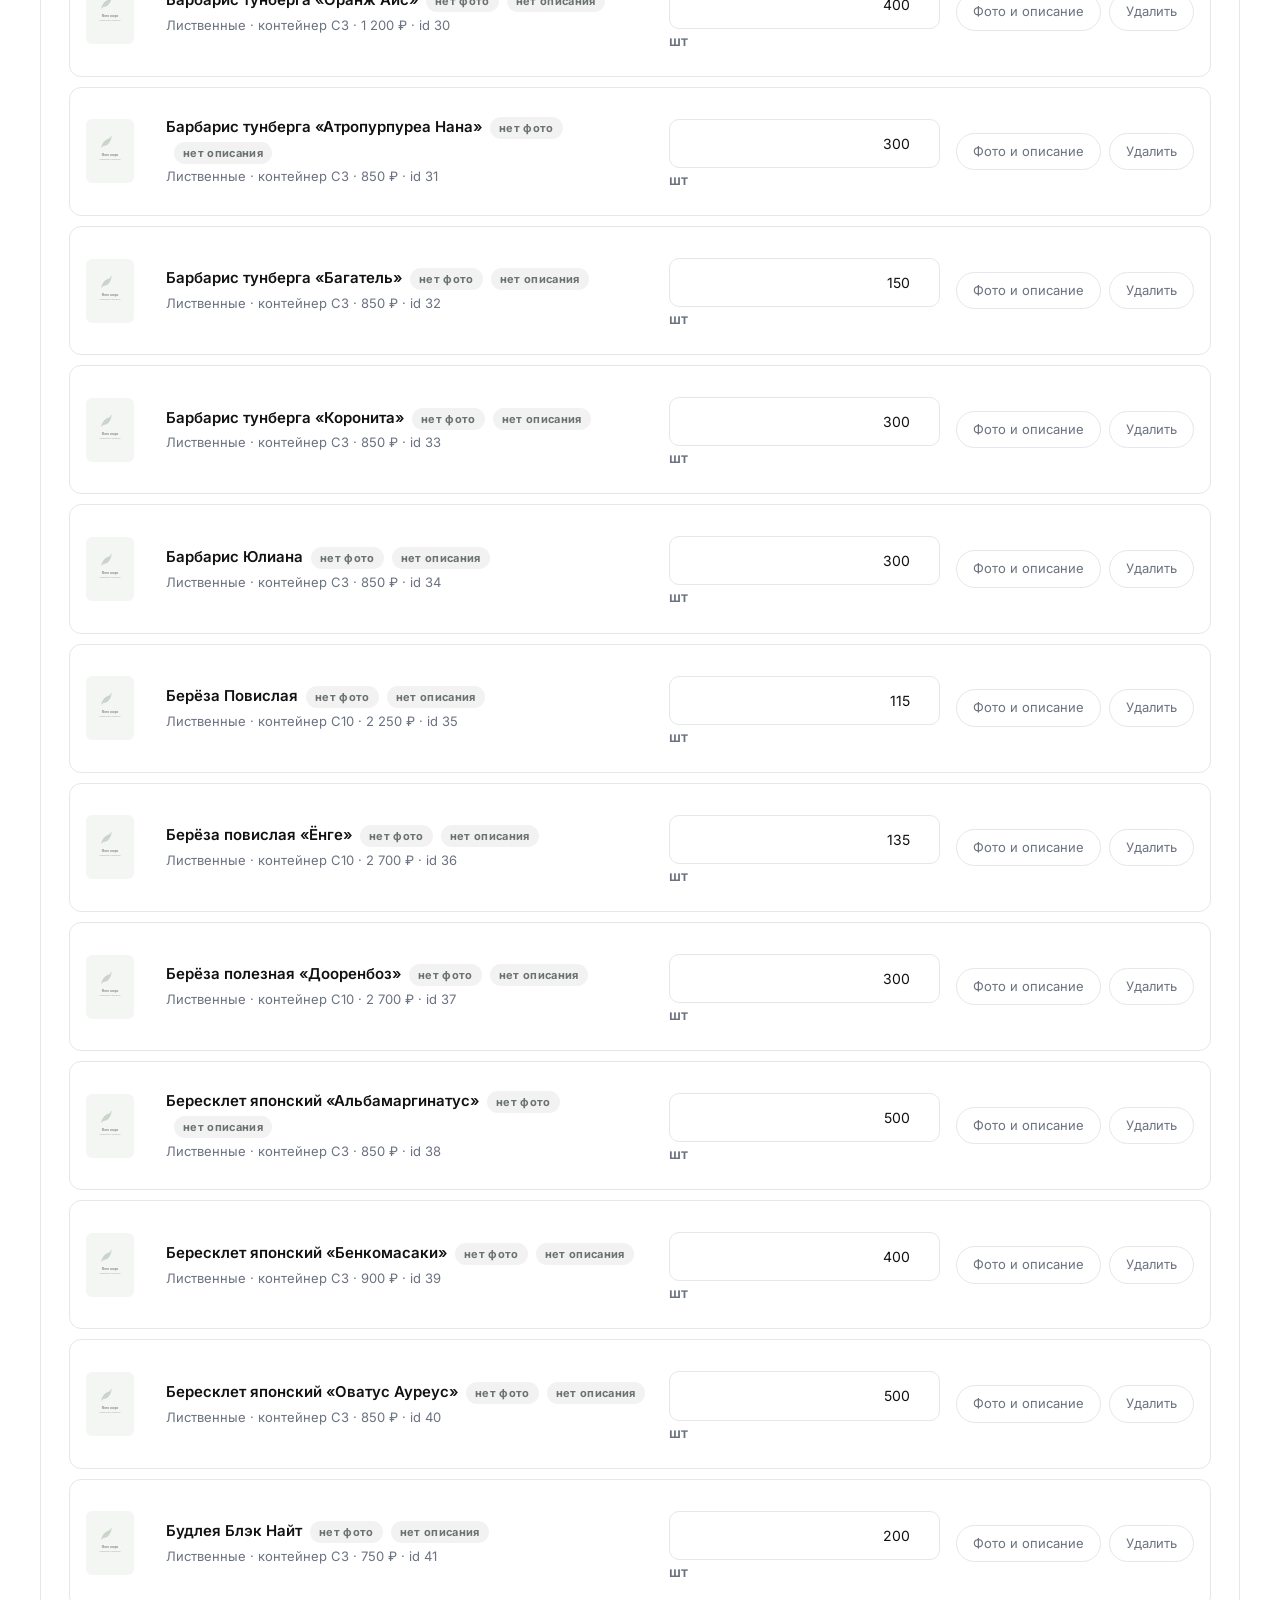
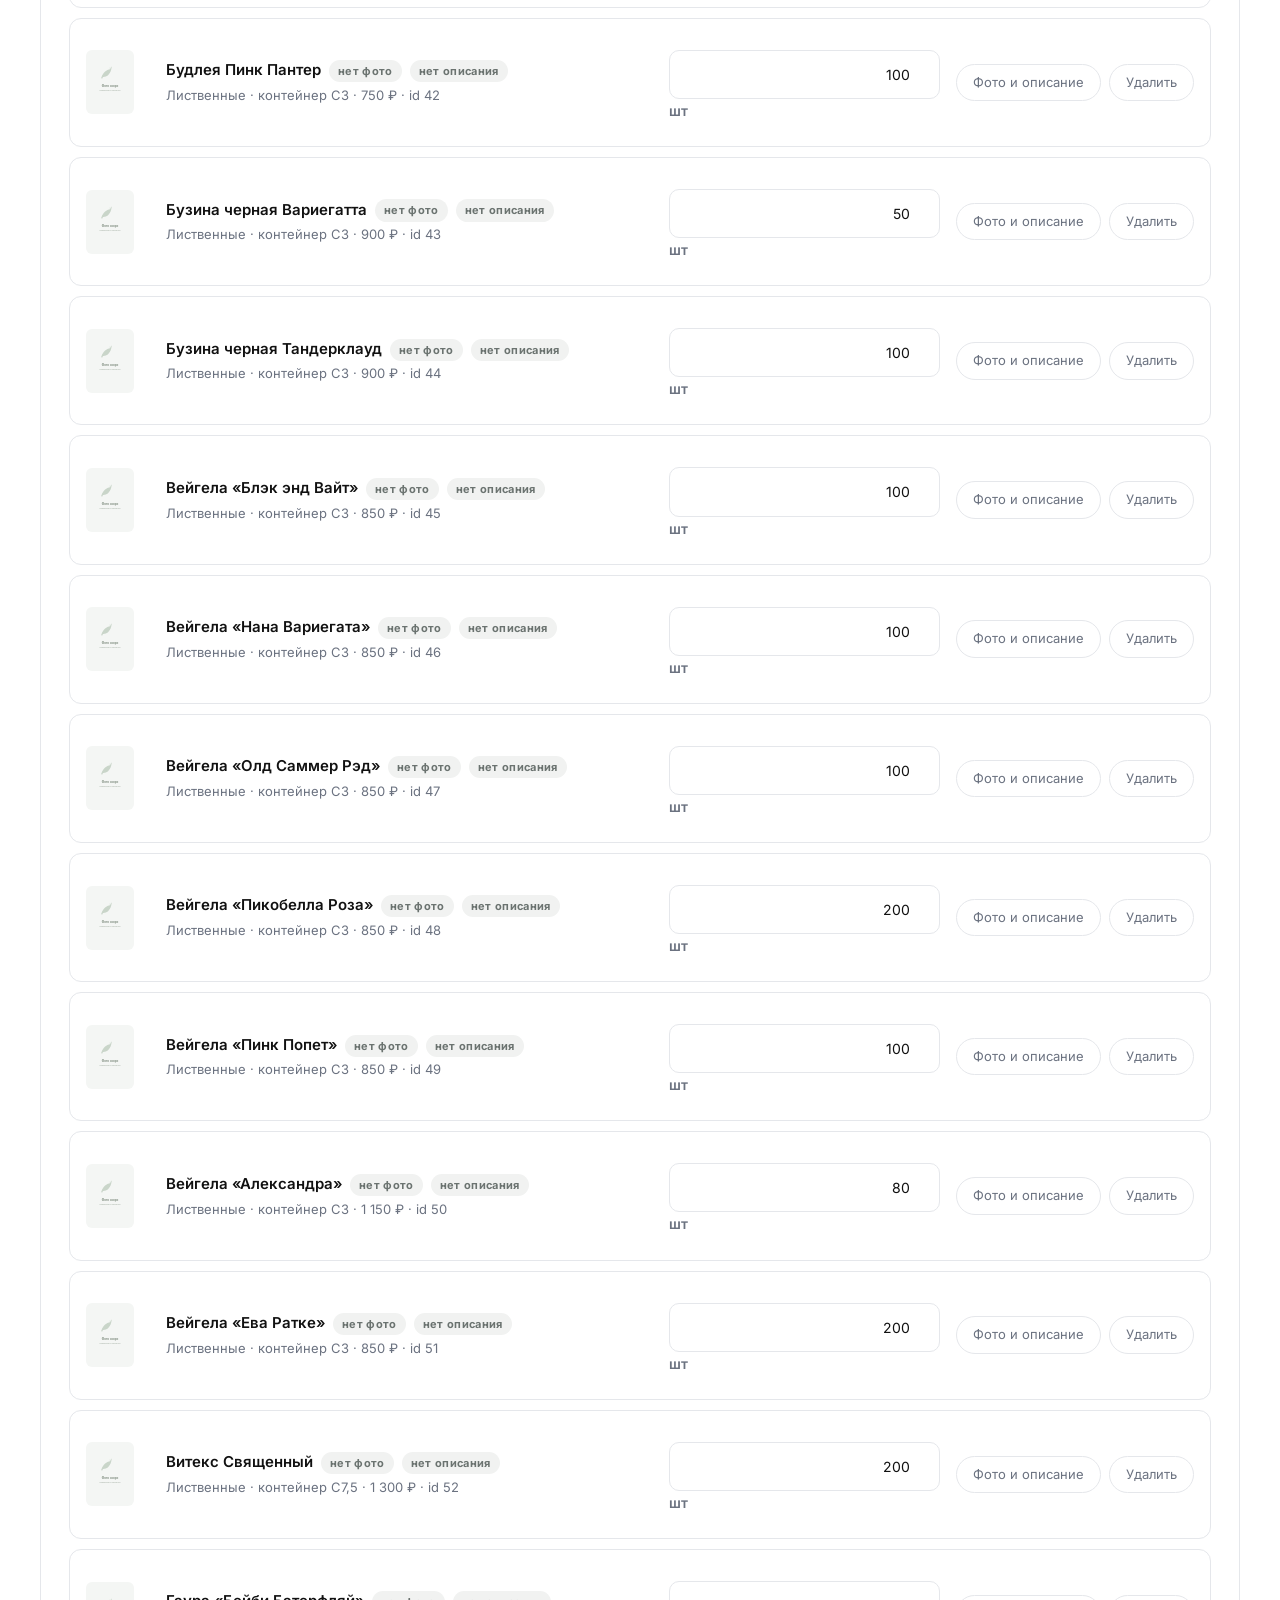
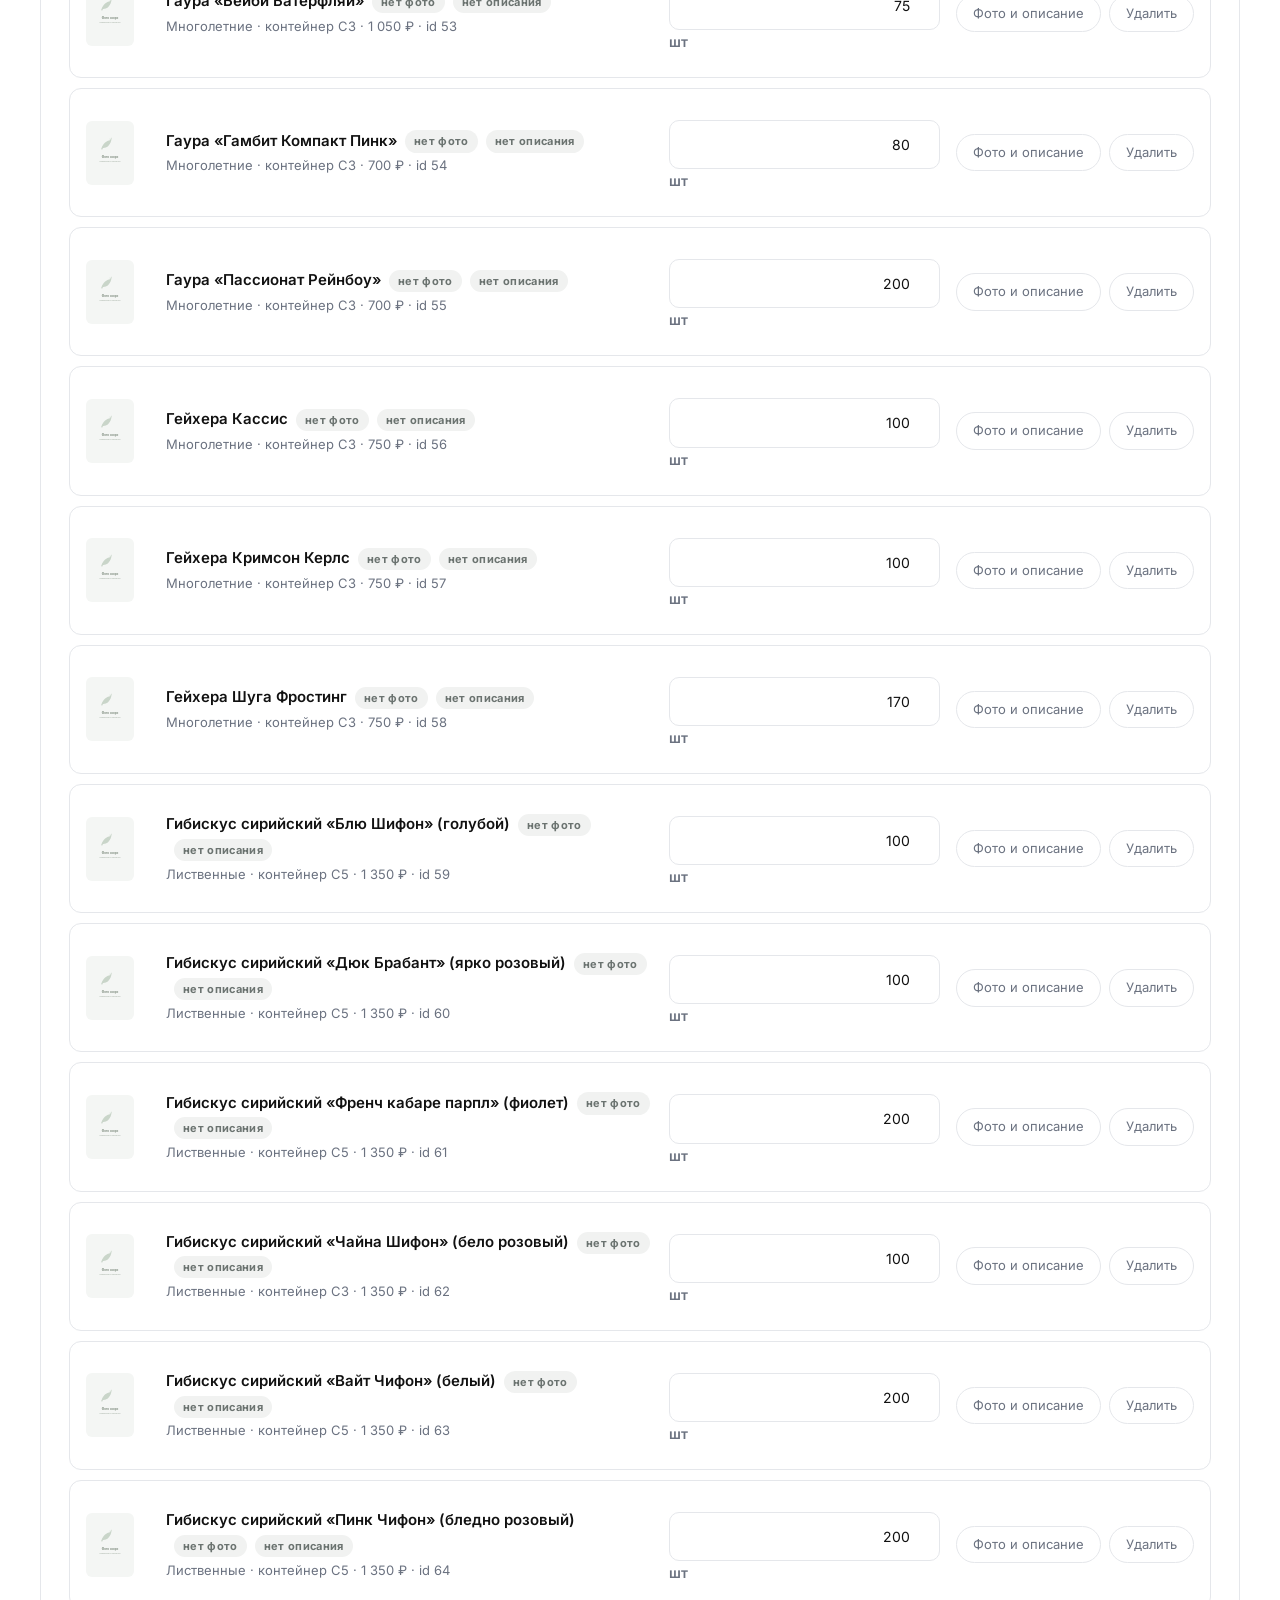
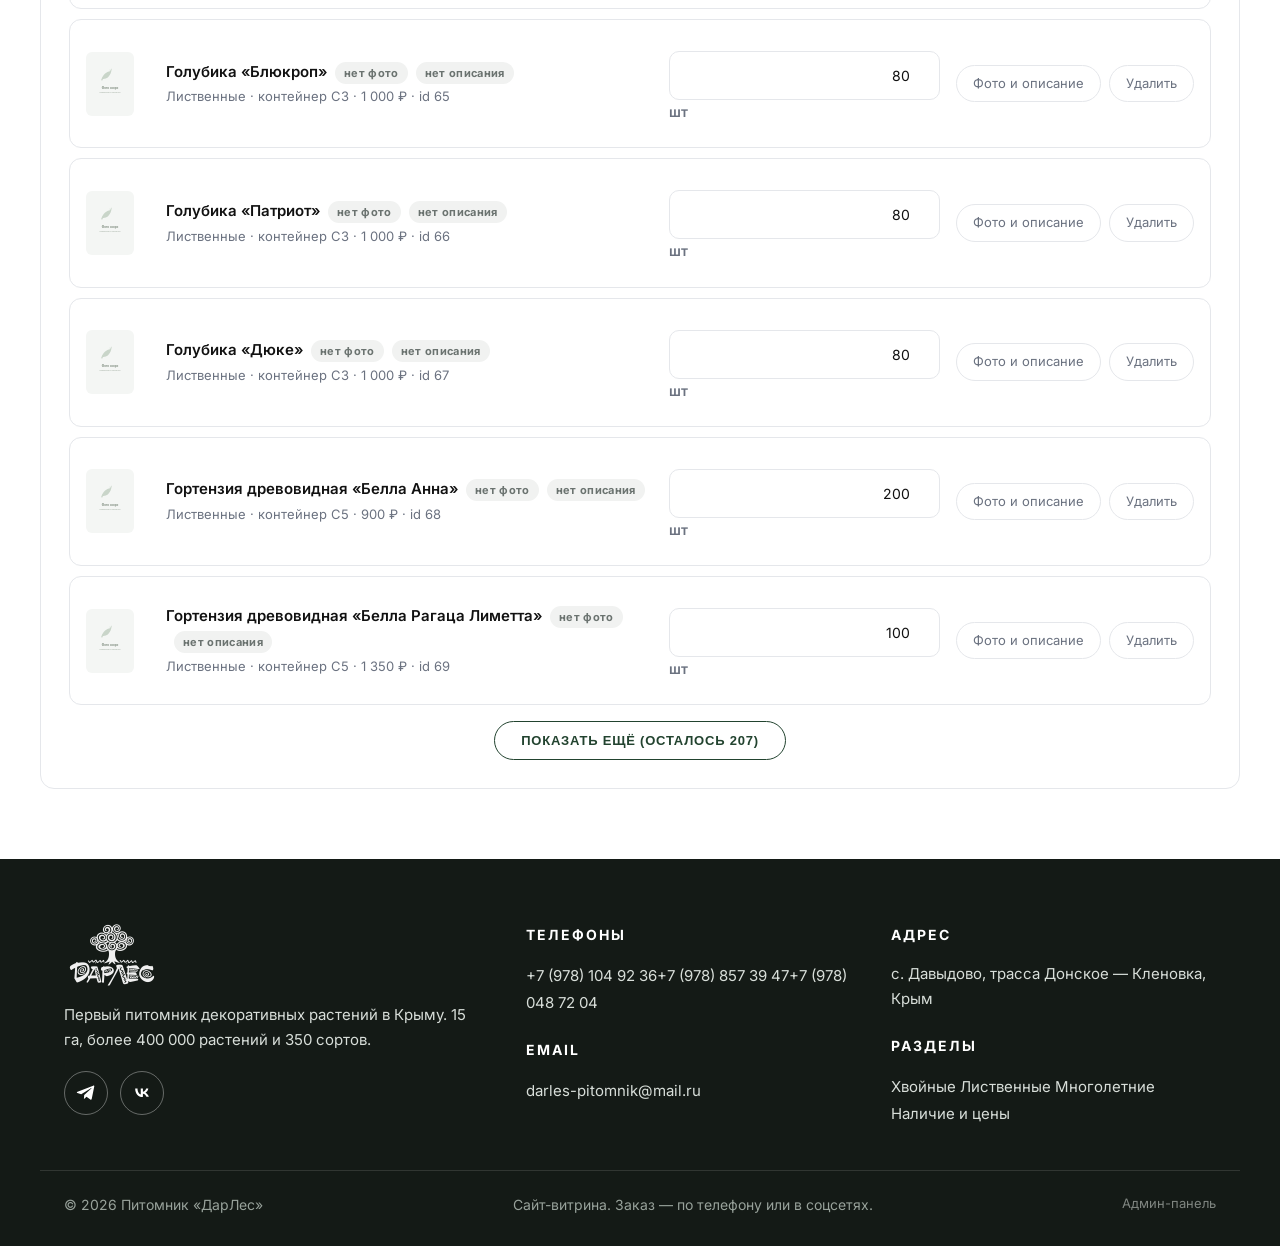
==== commit e76bba49: "Импорт прайса (254 позиции): размер контейнера, розничная цена и наличие + таблица наличия с правкой" ====
--- a/admin.html
+++ b/admin.html
@@ -3,71 +3,165 @@
 <head>
 <meta charset="UTF-8">
 <meta name="viewport" content="width=device-width, initial-scale=1">
-<title>Вход — админ-панель «ДарЛес»</title>
+<title>Админ-панель — питомник «ДарЛес»</title>
 <meta name="robots" content="noindex,nofollow">
-<meta name="googlebot" content="noindex,nofollow">
-<!-- АНТИКЭШ: браузер и CDN должны каждый раз проверять новую версию -->
-<meta http-equiv="Cache-Control" content="no-cache, no-store, must-revalidate">
-<meta http-equiv="Pragma" content="no-cache">
-<meta http-equiv="Expires" content="0">
 <link rel="icon" href="images/site/6.jpg">
 <link href="https://fonts.googleapis.com/css2?family=Inter:wght@400;500;600;700&display=swap" rel="stylesheet">
-<link rel="stylesheet" href="css/style.css?v=6">
-<link rel="stylesheet" href="css/admin.css?v=6">
-<script>
-  // СРАЗУ до загрузки любых скриптов: если старая сессия не от этой версии — сбрасываем
-  try {
-    const s = JSON.parse(sessionStorage.getItem("darles_admin_session") || "null");
-    if (s && s.v !== 5) {
-      sessionStorage.removeItem("darles_admin_session");
-      localStorage.removeItem("darles_admin_attempts");
-    }
-  } catch(e) {}
-</script>
-<script src="js/admin-auth.js?v=6"></script>
+<link rel="stylesheet" href="css/style.css">
+<link rel="stylesheet" href="css/admin.css">
 </head>
 <body>
-<script>
-  function bootAdminPanel() {
-    document.title = "Админ-панель — питомник «ДарЛес»";
+<div id="site-header"></div>
 
-    function loadScript(src) {
-      return new Promise((res, rej) => {
-        const s = document.createElement("script");
-        s.src = src + "?v=6"; s.onload = res; s.onerror = () => rej(new Error("Не удалось загрузить " + src));
-        document.body.appendChild(s);
-      });
-    }
+<section class="page-head">
+  <div class="wrap">
+    <div class="crumbs"><a href="index.html">Главная</a> / Админ-панель</div>
+    <h2>Админ-панель</h2>
+    <p class="lead">Добавляйте растения перетаскиванием фото и простыми полями. Остальное панель сделает сама.</p>
+    <div class="admin__status">
+      <span id="ghStatus" class="badge badge--gray">Проверяю подключение…</span>
+      <button class="btn btn--ghost btn--sm" id="btnSettings" type="button">Настройки публикации</button>
+    </div>
+  </div>
+</section>
 
-    (async () => {
-      try {
-        // v4: файл переименован из js/_panel.inc — Jekyll (GitHub Pages)
-        // не публикует файлы с именем, начинающимся с "_", и отдавал 404.
-        const resp = await fetch("js/panel.inc?v=6", { cache: "no-store" });
-        if (!resp.ok) throw new Error("Не удалось загрузить панель");
-        document.body.innerHTML = await resp.text();
+<!-- ================= НАСТРОЙКИ ================= -->
+<section class="wrap" id="settings" style="display:none">
+  <div class="panel">
+    <h3>Публикация на сайт</h3>
+    <p class="muted">Чтобы растения появлялись на сайте «в один клик», подключите панель к репозиторию GitHub.</p>
+    <div class="field-row">
+      <label>Репозиторий
+        <input id="cfgRepo" type="text" value="samagon90/lera-project">
+      </label>
+      <label>Ветка
+        <input id="cfgBranch" type="text" value="main">
+      </label>
+    </div>
+    <label>Токен GitHub <span class="muted">(fine-grained, право Contents: Read and write — только для этого репозитория)</span>
+      <input id="cfgToken" type="password" placeholder="github_pat_…" autocomplete="off">
+    </label>
+    <p class="muted small">Как получить токен: github.com → Settings → Developer settings →
+      Fine-grained tokens → Generate new token → в «Repository access» выберите только lera-project,
+      в Permissions → Contents → Read and write. Токен хранится только в вашем браузере и никому не передаётся,
+      кроме GitHub. <a href="https://github.com/settings/personal-access-tokens/new" target="_blank" rel="noopener">Открыть страницу токенов →</a></p>
+    <div class="btn-row">
+      <button class="btn btn--sm" id="btnSaveCfg" type="button">Сохранить и проверить</button>
+      <button class="btn btn--ghost btn--sm" id="btnForget" type="button">Забыть токен</button>
+    </div>
+    <p class="muted small">Без токена панель работает в «локальном режиме»: кнопка «Скачать файлы»
+      выдаст готовые файлы — их нужно загрузить в репозиторий вручную (кнопка Add file → Upload files).</p>
+  </div>
+</section>
 
-        await loadScript("js/products.js");
-        await loadScript("js/site.js");
-        await loadScript("js/photo-editor.js");
-        await loadScript("js/admin-ai.js");
-        await loadScript("js/plant-id.js");
-        await loadScript("js/admin.js");
-        renderHeader("admin");
-        renderFooter();
-        document.getElementById("btnLogout").addEventListener("click", () => {
-          if (confirm("Выйти из админ-панели?")) ADMIN_AUTH.logout();
-        });
-      } catch (e) {
-        document.body.innerHTML =
-          '<div style="padding:40px;text-align:center;font-family:sans-serif;color:#b3261e">' +
-          'Ошибка загрузки панели: ' + String(e.message) + '<br><br>' +
-          '<a href="index.html" style="color:#3c6b4c">← На главную</a></div>';
-      }
-    })();
-  }
+<main class="wrap admin">
+  <div class="admin__grid">
 
-  ADMIN_AUTH.requireAuth(bootAdminPanel);
-</script>
+    <!-- ================= ФОРМА ДОБАВЛЕНИЯ ================= -->
+    <section class="panel">
+      <h3 id="formTitle">Добавить растение</h3>
+
+      <div class="dropzone" id="dropzone">
+        <input type="file" id="fileInput" accept="image/*" multiple hidden>
+        <div class="dropzone__hint" id="dzHint">
+          <span class="dropzone__ico">📷</span>
+          <b>Перетащите фото сюда</b>
+          <span>или кликните, чтобы выбрать · можно вставить из буфера (Ctrl+V)</span>
+          <span class="muted small">Первое фото — главное. Затем кнопкой ✏️ можно сменить фон и выровнять растение.</span>
+        </div>
+        <div class="dropzone__thumbs" id="dzThumbs"></div>
+      </div>
+      <label class="check"><input type="checkbox" id="optTrim" checked>
+        Автообработка фото: обрезать белые поля и привести к формату карточки 3:4</label>
+
+      <div class="field-row">
+        <label>Название *
+          <input id="fName" type="text" placeholder="Туя западная «Брабант»">
+        </label>
+        <label>Категория
+          <select id="fCategory">
+            <option value="hvoynye">Хвойные</option>
+            <option value="listvennye">Лиственные</option>
+            <option value="mnogoletnie">Многолетние</option>
+          </select>
+        </label>
+        <label>Розничная цена, ₽ * <span class="muted">(только цифры)</span>
+          <input id="fPrice" type="number" min="0" step="50" placeholder="1300">
+        </label>
+      </div>
+
+      <div class="field-row">
+        <label>Размер (контейнер)
+          <input id="fSize" type="text" list="sizeList" placeholder="C3">
+          <datalist id="sizeList"></datalist>
+        </label>
+        <label>Количество в наличии, шт <span class="muted">(пусто = «уточняйте»)</span>
+          <input id="fStock" type="number" min="0" step="1" placeholder="100">
+        </label>
+      </div>
+
+      <label>Короткая подпись в карточке
+        <input id="fShort" type="text" placeholder="Быстрорастущая туя для высокой изгороди" maxlength="70">
+      </label>
+
+      <label>Описание <span class="muted">(можно просто вставить готовый текст; пустая строка = новый абзац)</span>
+        <textarea id="fDesc" rows="9" placeholder="Первый абзац: что это за растение.&#10;&#10;Второй: высота, морозостойкость, почва, освещение.&#10;&#10;Третий: уход и применение в дизайне."></textarea>
+      </label>
+
+      <div class="btn-row">
+        <button class="btn" id="btnPublish" type="button">Опубликовать на сайт</button>
+        <button class="btn btn--ghost" id="btnSaveDraft" type="button">Сохранить черновик</button>
+        <button class="btn btn--ghost" id="btnDownload" type="button">Скачать файлы</button>
+        <button class="btn btn--ghost" id="btnReset" type="button" style="display:none">Отмена</button>
+      </div>
+
+      <div class="publog" id="publog" style="display:none"></div>
+    </section>
+
+    <!-- ================= ПРЕДПРОСМОТР ================= -->
+    <aside class="admin__side">
+      <div class="panel panel--sticky">
+        <h3>Предпросмотр карточки</h3>
+        <div id="preview" class="muted small" style="padding:20px 0">Заполните поля — здесь появится карточка как в каталоге.</div>
+      </div>
+    </aside>
+  </div>
+
+  <!-- ================= ТАБЛИЦА НАЛИЧИЯ ================= -->
+  <section class="panel" style="margin-top:34px">
+    <h3>Таблица наличия <span class="muted small" id="prodCount"></span></h3>
+    <p class="muted small">Меняйте количество прямо в списке — потом нажмите «Сохранить количество».
+      Кнопка «Изменить» открывает растение в форме сверху: там добавляются фото, описание, цена и размер.</p>
+    <p class="muted small" id="tblNote"></p>
+
+    <div class="stock-bar">
+      <input id="tblSearch" type="search" placeholder="Поиск по названию, например: туя">
+      <select id="tblCat">
+        <option value="">Все категории</option>
+        <option value="hvoynye">Хвойные</option>
+        <option value="listvennye">Лиственные</option>
+        <option value="mnogoletnie">Многолетние</option>
+      </select>
+      <label class="check--inline"><input type="checkbox" id="tblNoPhoto"> Только без фото</label>
+      <label class="check--inline"><input type="checkbox" id="tblNoDesc"> Только без описания</label>
+      <span class="stock-bar__spacer"></span>
+      <span class="muted small" id="stockDirty"></span>
+      <button class="btn btn--sm" id="btnSaveStock" type="button" disabled>Сохранить количество</button>
+    </div>
+
+    <div class="admin__table" id="prodTable"></div>
+    <div class="admin__more">
+      <button class="btn btn--ghost btn--sm" id="btnMore" type="button" style="display:none">Показать ещё</button>
+    </div>
+  </section>
+</main>
+
+<div id="site-footer"></div>
+
+<script src="js/products.js"></script>
+<script src="js/site.js"></script>
+<script src="js/photo-editor.js"></script>
+<script src="js/admin.js"></script>
+<script>renderHeader("admin"); renderFooter();</script>
 </body>
 </html>
--- a/css/style.css
+++ b/css/style.css
@@ -137,13 +137,6 @@
 .card__price{font-size:19px;font-weight:700;color:var(--green)}
 .card__more{font-size:14px;color:var(--gray)}
 
-/* ---------- «НЕТ В НАЛИЧИИ» (выключается в админ-панели) ---------- */
-.card__out{position:absolute;left:0;right:0;bottom:0;background:rgba(34,67,47,.92);color:#fff;
-  font-size:12px;font-weight:700;letter-spacing:.05em;text-transform:uppercase;text-align:center;padding:6px 0}
-.card--out .card__img img{filter:grayscale(.3);opacity:.7}
-.card--out .card__name{color:var(--gray)}
-.card__price--out{font-size:15px;font-weight:600;color:var(--gray)}
-
 /* ---------- CATEGORY CIRCLES ---------- */
 .circles{display:flex;justify-content:center;gap:clamp(24px,6vw,90px);flex-wrap:wrap;margin-top:52px}
 .circle{text-align:center}
@@ -167,8 +160,6 @@
 .toolbar input,.toolbar select{font:inherit;padding:12px 16px;border:1px solid var(--line);border-radius:999px;color:var(--black);background:#fff}
 .toolbar input{min-width:280px}
 .toolbar .count{color:var(--gray);font-size:14px}
-.toolbar__check{display:inline-flex;align-items:center;gap:8px;font-size:14px;color:var(--gray);white-space:nowrap;cursor:pointer}
-.toolbar__check input{width:18px;height:18px;accent-color:var(--green)}
 .grid{display:grid;grid-template-columns:repeat(auto-fill,minmax(250px,1fr));gap:24px;margin:34px 0 20px}
 .empty{text-align:center;color:var(--gray);padding:70px 0}
 
@@ -217,35 +208,48 @@
   .topbar__logo span{display:none}
   .btn--big{padding:16px 36px;font-size:15px}
   .toolbar input{min-width:100%}
-  .wrap{padding:0 16px}
-
-  /* МОБИЛЬНЫЙ КАТАЛОГ — компактная «маркетплейс»-сетка: 3 колонки,
-     квадратное фото, название в 2 строки, цена. Подпись скрыта,
-     чтобы на экран помещалось сразу несколько рядов карточек. */
-  #grid{grid-template-columns:repeat(3,1fr);gap:12px 10px;margin:22px 0 12px}
-  #grid .card{border-radius:10px}
-  #grid .card__img{aspect-ratio:1/1;border-bottom:0}
-  #grid .card__img img{transition:none}
-  #grid .card__tag{display:none}
-  #grid .card__body{padding:8px 6px 10px}
-  #grid .card__name{font-size:12px;line-height:1.25;font-weight:600;
-    min-height:2.5em;display:-webkit-box;-webkit-line-clamp:2;
-    -webkit-box-orient:vertical;overflow:hidden}
-  #grid .card__short{display:none}
-  #grid .card__bottom{display:block;margin-top:6px}
-  #grid .card__price{font-size:13px;font-weight:700}
-  #grid .card__more{display:none}
-
-  /* Шапка каталога компактнее — больше карточек на первом экране */
-  .page-head--catalog{padding:30px 0 0}
-  .page-head--catalog h2{font-size:24px}
-  .page-head--catalog .lead{display:none}
-  .page-head--catalog .crumbs{margin-bottom:8px}
-  .page-head--catalog .tabs{margin:18px 0 4px;gap:10px;flex-wrap:nowrap;
-    justify-content:flex-start;overflow-x:auto;padding-bottom:6px;
-    scrollbar-width:none;-ms-overflow-style:none}
-  .page-head--catalog .tabs::-webkit-scrollbar{display:none}
-  .page-head--catalog .tab{padding:6px 16px 6px 6px;gap:8px;flex:0 0 auto;font-size:13px}
-  .page-head--catalog .tab img{width:32px;height:32px}
-  .toolbar{margin:12px 0 6px}
-}
+}
+
+/* ---------- РАЗМЕР И НАЛИЧИЕ (карточка, товар, таблица) ---------- */
+.card__size{position:absolute;top:12px;right:12px;background:rgba(20,26,22,.82);color:#fff;font-size:12px;
+  padding:5px 11px;border-radius:999px;font-weight:600;letter-spacing:.04em}
+.card__stock{font-size:12.5px;font-weight:600;padding:4px 10px;border-radius:999px;white-space:nowrap}
+.stock{display:inline-block;font-size:13px;font-weight:600;padding:4px 12px;border-radius:999px;white-space:nowrap}
+.stock--yes{background:#e8f4ea;color:#1f6b38}
+.stock--few{background:#fff4e0;color:#9a6700}
+.stock--no{background:#f1f2f1;color:#6b7370}
+.stock--ask{background:#f1f2f1;color:#6b7370}
+.card__stock.stock--yes{background:#e8f4ea;color:#1f6b38}
+.card__stock.stock--few{background:#fff4e0;color:#9a6700}
+.card__stock.stock--no,.card__stock.stock--ask{background:#f1f2f1;color:#6b7370}
+
+.product__facts{display:flex;gap:12px;flex-wrap:wrap;align-items:center;margin-top:14px}
+.product__facts .fact{background:var(--gray-light);border:1px solid var(--line);border-radius:999px;
+  padding:7px 16px;font-size:14px;color:var(--black)}
+.product__facts .fact b{font-weight:600;color:var(--gray)}
+.product__facts .fact.stock{border:0}
+
+/* ---------- ТАБЛИЦА НАЛИЧИЯ ---------- */
+.check--inline{display:inline-flex;align-items:center;gap:9px;font-size:14px;color:var(--gray);cursor:pointer}
+.check--inline input{width:17px;height:17px;accent-color:var(--green)}
+.pricetable-wrap{margin:22px 0 40px;border:1px solid var(--line);border-radius:var(--radius);overflow:auto}
+.pricetable{width:100%;border-collapse:collapse;background:#fff;font-size:15px}
+.pricetable th,.pricetable td{padding:13px 18px;text-align:left;border-bottom:1px solid var(--line)}
+.pricetable thead th{position:sticky;top:0;background:var(--gray-light);color:var(--gray);font-size:13px;
+  text-transform:uppercase;letter-spacing:.08em;z-index:2}
+.pricetable tbody tr:hover{background:#fafbfa}
+.pricetable tbody tr:last-child td{border-bottom:0}
+.pricetable a{font-weight:500}
+.pricetable a:hover{color:var(--green);text-decoration:underline}
+.pricetable .th-num{text-align:right}
+.pricetable .td-price{font-weight:700;color:var(--green);white-space:nowrap}
+.pricetable .td-cat{color:var(--gray);font-size:14px}
+.th-sort{cursor:pointer;user-select:none}
+.th-sort:hover{color:var(--green)}
+.th-sort.sorted{color:var(--green)}
+.th-sort.sorted::after{content:" ↕";font-size:11px}
+@media(max-width:700px){
+  .pricetable th,.pricetable td{padding:11px 12px;font-size:14px}
+  .pricetable .td-cat{display:none}
+  .pricetable thead th:nth-child(2){display:none}
+}
--- a/css/admin.css
+++ b/css/admin.css
@@ -31,13 +31,6 @@
 
 .check{display:flex!important;align-items:center;gap:10px;font-size:14px;font-weight:500!important;margin:14px 0 4px}
 .check input{width:18px;height:18px;accent-color:var(--green)}
-
-/* --- показ/скрытие токена --- */
-.pass-wrap{position:relative}
-.pass-wrap input{padding-right:52px}
-.pass-eye{position:absolute;right:8px;top:7px;width:36px;height:36px;border:0;border-radius:50%;
-  background:transparent;cursor:pointer;font-size:17px;line-height:1;display:flex;align-items:center;justify-content:center}
-.pass-eye:hover{background:var(--gray-light)}
 
 .btn--sm{padding:11px 26px!important;font-size:13px!important}
 .btn-row{display:flex;gap:12px;flex-wrap:wrap;margin-top:22px}
@@ -129,73 +122,25 @@
 .pe-btns{display:flex;gap:10px;flex-wrap:wrap;margin-top:10px}
 .pe-dialog__foot{display:flex;justify-content:flex-end;gap:12px;padding:16px 24px;border-top:1px solid var(--line)}
 
-/* ===== ИИ-ПОМОЩНИК ===== */
-.ai-row{display:flex;align-items:center;gap:12px;flex-wrap:wrap;margin:16px 0 4px}
-.btn--ai{background:#eef4ef;border:1px solid #cfe0d4;color:var(--green);padding:11px 22px;
-  border-radius:999px;font:inherit;font-size:13px;font-weight:600;cursor:pointer}
-.btn--ai:hover:not(:disabled){background:#e2ece4}
-.btn--ai:disabled{opacity:.6;cursor:progress}
-.ai-result{margin:12px 0 4px;border:1px solid #cfe0d4;background:#f4f9f5;border-radius:12px;padding:14px 18px}
-.ai-result__head{display:flex;align-items:center;justify-content:space-between;gap:12px;flex-wrap:wrap}
-.ai-result__head b{color:var(--green)}
-.ai-result__conf{font-size:13px;color:var(--gray)}
-.ai-result__actions{display:flex;gap:10px;flex-wrap:wrap;margin-top:12px}
-.offline-label{display:block;font-weight:600;font-size:14px;margin:10px 0}
-.offline-label select{width:100%;font:inherit;font-weight:400;padding:10px 14px;margin-top:7px;
-  border:1px solid var(--line);border-radius:10px;color:var(--black);background:#fff}
-
-/* ===== ТАБЛИЦА КАТАЛОГА ===== */
-.ptools{display:flex;gap:12px;flex-wrap:wrap;align-items:center;margin:4px 0 16px}
-.ptools input[type=search],.ptools select{font:inherit;padding:10px 14px;border:1px solid var(--line);
-  border-radius:10px;background:#fff;color:var(--black)}
-.ptools input[type=search]{flex:1 1 220px;min-width:170px}
-.ptools .check{margin:0!important}
-
-.ptable{width:100%;border-collapse:collapse;font-size:14px}
-.ptable th{text-align:left;font-size:11.5px;text-transform:uppercase;letter-spacing:.06em;color:var(--gray);
-  font-weight:700;padding:0 12px 10px;border-bottom:1px solid var(--line);white-space:nowrap}
-.ptable td{padding:10px 12px;border-bottom:1px solid #eef2ef;vertical-align:middle}
-.ptable tbody tr:hover{background:#f8fbf9}
-.ptable__row--out{background:#fffaf7}
-.ptable__row--out .ptable__name{color:#8a6a5c}
-.ptable__row--draft{background:#fffdf7}
-.ptable__img{width:46px;height:62px;object-fit:contain;background:#fff;border:1px solid var(--line);
-  border-radius:6px;display:block}
-.ptable__name{font-weight:600;font-size:14.5px}
-.ptable__meta{color:var(--gray);font-size:12.5px;margin-top:3px}
-.ptable__select,.ptable__price{font:inherit;padding:8px 10px;border:1px solid var(--line);border-radius:8px;
-  background:#fff;color:var(--black);width:100%}
-.ptable__price{max-width:130px}
-.ptable__select:focus,.ptable__price:focus{outline:2px solid var(--green-soft);outline-offset:1px;border-color:var(--green-soft)}
-.ptable__actions{display:flex;gap:8px;flex-wrap:wrap;justify-content:flex-end}
-.ptable__c-photo{width:74px}
-.ptable__c-cat{width:150px}
-.ptable__c-price{width:140px}
-.ptable__c-avail{width:130px}
-.ptable__c-act{width:260px}
-
-/* ===== ПЕРЕКЛЮЧАТЕЛЬ НАЛИЧИЯ ===== */
-.switch{display:inline-flex;align-items:center;gap:9px;cursor:pointer;user-select:none;font-size:13px;position:relative}
-.switch input{position:absolute;opacity:0;width:0;height:0}
-.switch__track{position:relative;width:44px;height:24px;border-radius:999px;background:#d7ded8;transition:.2s;flex:none}
-.switch__dot{position:absolute;top:3px;left:3px;width:18px;height:18px;border-radius:50%;background:#fff;
-  transition:.2s;box-shadow:0 1px 3px rgba(17,17,17,.25)}
-.switch input:checked + .switch__track{background:var(--green)}
-.switch input:checked + .switch__track .switch__dot{transform:translateX(20px)}
-.switch input:focus-visible + .switch__track{outline:2px solid var(--green-soft);outline-offset:2px}
-.switch__text{color:var(--gray);font-weight:600}
-.switch input:checked ~ .switch__text{color:var(--green)}
-
-/* ===== МОБИЛЬНАЯ ВЕРСИЯ ТАБЛИЦЫ ===== */
-@media(max-width:900px){
-  .ptable thead{display:none}
-  .ptable,.ptable tbody,.ptable tr,.ptable td{display:block;width:100%}
-  .ptable tr{border:1px solid var(--line);border-radius:12px;padding:12px 14px;margin-bottom:12px;background:#fff}
-  .ptable td{border:0;padding:8px 0;display:flex;align-items:center;justify-content:space-between;gap:14px}
-  .ptable td::before{content:attr(data-label);color:var(--gray);font-size:12.5px;font-weight:600;flex:none}
-  .ptable td > *{flex:0 1 auto;min-width:120px}
-  .ptable td[data-label="Название"]{display:block}
-  .ptable td[data-label="Название"] > div{min-width:0}
-  .ptable__actions{justify-content:flex-start}
-  .ptable__price{max-width:100%}
+/* ---------- ТАБЛИЦА НАЛИЧИЯ ---------- */
+.stock-bar{display:flex;gap:12px;align-items:center;flex-wrap:wrap;margin:16px 0 6px;
+  padding:14px 16px;background:var(--gray-light);border:1px solid var(--line);border-radius:14px}
+.stock-bar input[type=search],.stock-bar select{font:inherit;padding:10px 14px;border:1px solid var(--line);
+  border-radius:999px;background:#fff;color:var(--black)}
+.stock-bar input[type=search]{min-width:240px}
+.stock-bar__spacer{flex:1}
+.stock-bar .btn--sm:disabled{opacity:.45;cursor:default}
+.prow{grid-template-columns:64px 1fr auto auto!important}
+.prow--changed{border-color:var(--green);background:#f4faf5}
+.prow__qty{display:flex;align-items:center;gap:7px;font-size:13px;color:var(--gray);font-weight:600}
+.prow__qty input{width:96px;font:inherit;padding:9px 12px;border:1px solid var(--line);border-radius:10px;
+  text-align:right;background:#fff;color:var(--black)}
+.prow__qty input:focus{outline:0;border-color:var(--green)}
+.prow--changed .prow__qty input{border-color:var(--green);font-weight:700}
+.tag-todo{display:inline-block;background:#f1f2f1;color:#6b7370;font-size:11px;font-weight:700;
+  padding:2px 9px;border-radius:999px;margin-left:8px;vertical-align:middle;letter-spacing:.03em}
+.admin__more{display:flex;justify-content:center;margin-top:16px}
+@media(max-width:820px){
+  .prow{grid-template-columns:48px 1fr!important}
+  .prow__qty,.prow__actions{grid-column:1/-1}
 }
